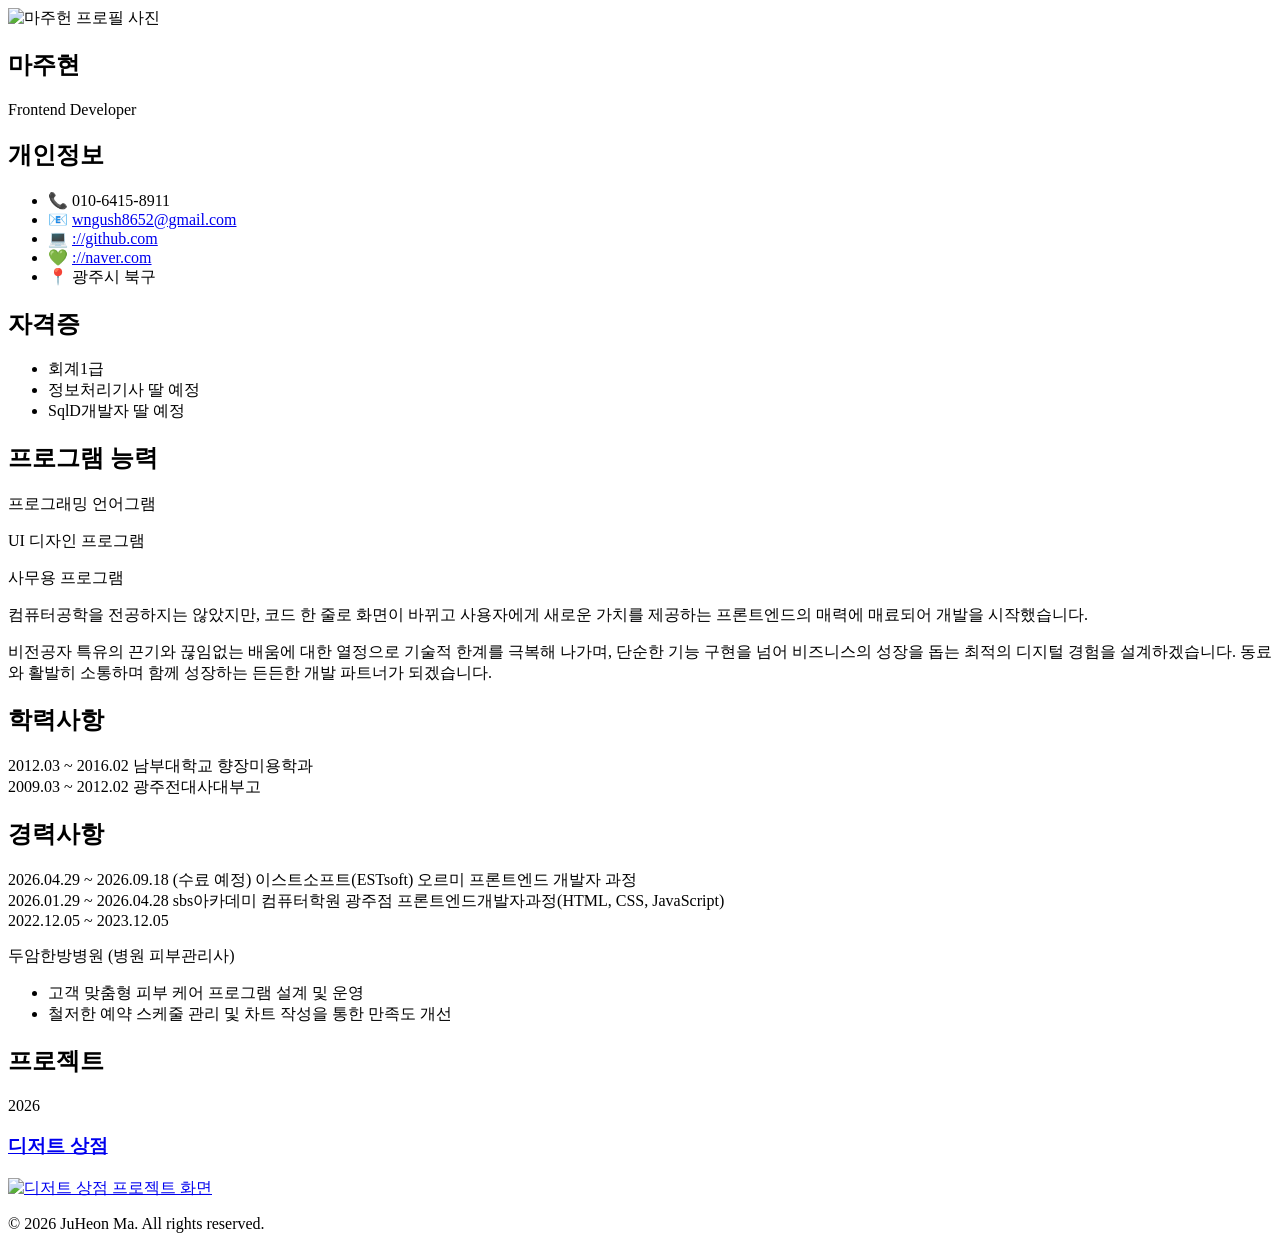
==== index.html @ 1eac7df3 "Update index.html" ====
<!DOCTYPE html>
<html lang="ko">
<head>
  <meta charset="UTF-8">
  <meta name="viewport" content="width=device-width, initial-scale=1.0">
  <title>마주현 | Frontend Developer</title>
  <link rel="stylesheet" href="./style.css">
</head>
<body>

  <!-- 전체 레이아웃 컨테이너 -->
  <div id="resume-container">

    <!-- ==========================================
         1. 좌측 영역 (Sidebar)
         ========================================== -->
    <aside class="sidebar">

         <!-- 프로필 영역 -->
    <section class="profile">
      <div class="profile-img-wrap">
        <img src="./images/profile.jpg" alt="마주헌 프로필 사진">
      </div>
      <h2>마주현</h2> 
      <p class="job-title">Frontend Developer</p>
    </section>


      <!-- 개인정보 섹션 -->
      <section class="sidebar-section">
        <h2>개인정보</h2>
        <ul>
          <li>📞 010-6415-8911</li>
          <li>📧 <a href="mailto:wngush8652@gmail.com">wngush8652@gmail.com</a></li>
          <li>💻 <a href="https://github.com" target="_blank" rel="noopener noreferrer">://github.com</a></li>
          <li>💚 <a href="https://naver.com" target="_blank" rel="noopener noreferrer">://naver.com</a></li>
          <li>📍 광주시 북구</li>
        </ul>
      </section>

      <!-- 자격증 섹션 -->
      <section class="sidebar-section">
        <h2>자격증</h2>
        <ul>
          <li>회계1급</li>
          <li>정보처리기사 딸 예정</li>
          <li>SqlD개발자 딸 예정</li>
        </ul>
      </section>

      <!-- 프로그램 능력 섹션 -->
      <section class="sidebar-section">
        <h2>프로그램 능력</h2>

        <div class="skill-item">
          <p class="skill-name">프로그래밍 언어그램</p>
          <div class="progress-bar-bg">
            <div class="progress-bar-fill lang"></div>
          </div>
        </div>

        <div class="skill-item">
          <p class="skill-name">UI 디자인 프로그램</p>
          <div class="progress-bar-bg">
            <div class="progress-bar-fill ui"></div>
          </div>
        </div>

        <div class="skill-item">
          <p class="skill-name">사무용 프로그램</p>
          <div class="progress-bar-bg">
            <div class="progress-bar-fill office"></div>
          </div>
        </div>
      </section>

    </aside>

    <!-- ==========================================
         2. 우측 메인 영역 (Main Content)
         ========================================== -->
    <main class="main-content">

      <!-- 자기소개 섹션 -->
      <section id="intro" class="resume-section">
        <p>컴퓨터공학을 전공하지는 않았지만, 코드 한 줄로 화면이 바뀌고 사용자에게 새로운 가치를 제공하는 프론트엔드의 매력에 매료되어 개발을 시작했습니다.</p>
        <p>비전공자 특유의 끈기와 끊임없는 배움에 대한 열정으로 기술적 한계를 극복해 나가며, 단순한 기능 구현을 넘어 비즈니스의 성장을 돕는 최적의 디지털 경험을 설계하겠습니다. 동료와 활발히 소통하며 함께 성장하는 든든한 개발 파트너가 되겠습니다.</p>
      </section>

      <!-- 학력사항 섹션 -->
      <section id="education" class="resume-section">
        <h2 class="section-title">학력사항</h2>
        
        <div class="info-row">
          <span class="date">2012.03 ~ 2016.02</span>
          <span class="details">남부대학교 향장미용학과</span>
        </div>

        <div class="info-row">
          <span class="date">2009.03 ~ 2012.02</span>
          <span class="details">광주전대사대부고</span>
        </div>
      </section>

      <!-- 경력사항 섹션 -->
      <section id="experience" class="resume-section">
        <h2 class="section-title">경력사항</h2>

        <div class="info-row">
          <span class="date">2026.04.29 ~ 2026.09.18 (수료 예정)</span>
          <span class="details">이스트소프트(ESTsoft) 오르미 프론트엔드 개발자 과정</span>
        </div>

        <div class="info-row">
          <span class="date">2026.01.29 ~ 2026.04.28</span>
          <span class="details">sbs아카데미 컴퓨터학원 광주점 프론트엔드개발자과정(HTML, CSS, JavaScript)</span>
        </div>

        <!-- 두암한방병원 상세 경력 묶음 -->
        <div class="info-row composite-row">
          <span class="date">2022.12.05 ~ 2023.12.05</span>
          <div class="details">
            <p class="company-name">두암한방병원 (병원 피부관리사)</p>
            <ul class="bullet-list">
              <li>고객 맞춤형 피부 케어 프로그램 설계 및 운영</li>
              <li>철저한 예약 스케줄 관리 및 차트 작성을 통한 만족도 개선</li>
            </ul>
          </div>
        </div>
      </section>

      <!-- 프로젝트 섹션 -->
      <section id="projects" class="resume-section">
        <h2 class="section-title">프로젝트</h2>
        
        <article class="info-row project-item">
          <span class="date">2026</span>
          <div class="details">
            <h3 class="project-name">
              <a href="./flex3.html" target="_blank">디저트 상점</a>
            </h3>
            <div class="project-thumb">
              <a href="./flex3.html" target="_blank">
                <img src="./images/dessert-shop.png" alt="디저트 상점 프로젝트 화면">
              </a>
            </div>
          </div>
        </article>
      </section>

    </main>

  </div>

  <!-- 푸터 영역 -->
  <footer>
    <p>© 2026 JuHeon Ma. All rights reserved.</p>
  </footer>

</body>
</html>
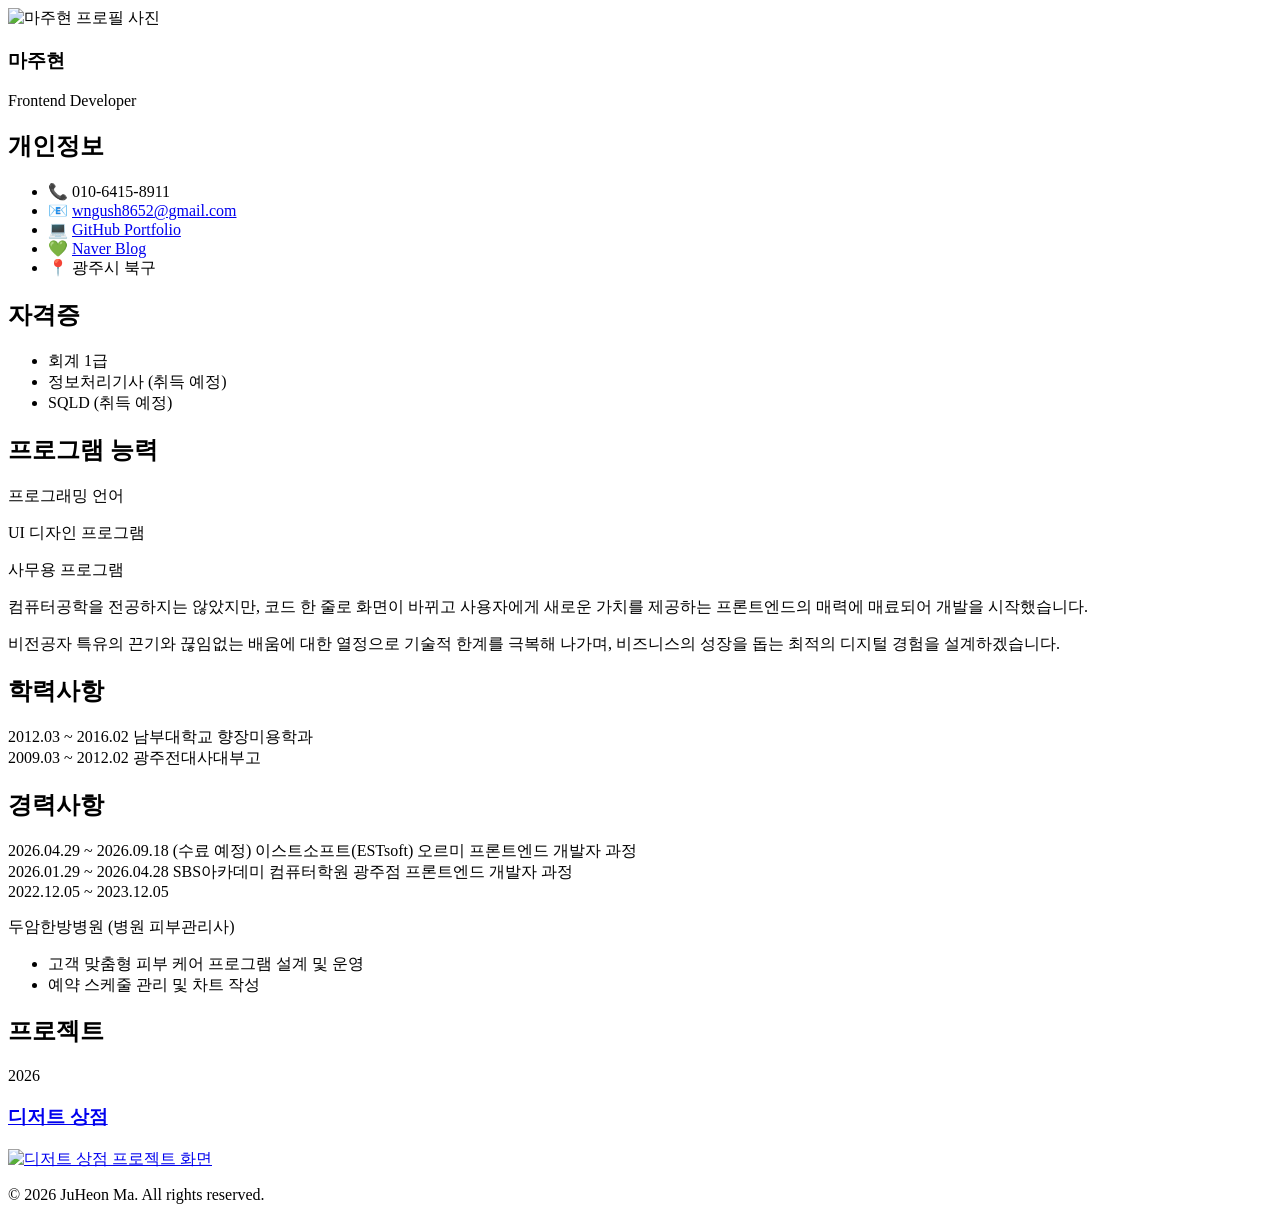
==== commit c68fc257: "Update index.html" ====
--- a/index.html
+++ b/index.html
@@ -6,156 +6,207 @@
   <title>마주현 | Frontend Developer</title>
   <link rel="stylesheet" href="./style.css">
 </head>
+
 <body>
 
-  <!-- 전체 레이아웃 컨테이너 -->
-  <div id="resume-container">
-
-    <!-- ==========================================
-         1. 좌측 영역 (Sidebar)
-         ========================================== -->
-    <aside class="sidebar">
-
-         <!-- 프로필 영역 -->
+<div id="resume-container">
+
+  <!-- 사이드바 -->
+  <aside class="sidebar">
+
+    <!-- 프로필 -->
     <section class="profile">
       <div class="profile-img-wrap">
-        <img src="./images/profile.jpg" alt="마주헌 프로필 사진">
-      </div>
-      <h2>마주현</h2> 
+        <img
+          src="https://wngush8652-crypto.github.io/resume2026/images/profile.jpg"
+          alt="마주현 프로필 사진">
+      </div>
+
+      <h1>마주현</h1>
       <p class="job-title">Frontend Developer</p>
     </section>
 
-
-      <!-- 개인정보 섹션 -->
-      <section class="sidebar-section">
-        <h2>개인정보</h2>
-        <ul>
-          <li>📞 010-6415-8911</li>
-          <li>📧 <a href="mailto:wngush8652@gmail.com">wngush8652@gmail.com</a></li>
-          <li>💻 <a href="https://github.com" target="_blank" rel="noopener noreferrer">://github.com</a></li>
-          <li>💚 <a href="https://naver.com" target="_blank" rel="noopener noreferrer">://naver.com</a></li>
-          <li>📍 광주시 북구</li>
-        </ul>
-      </section>
-
-      <!-- 자격증 섹션 -->
-      <section class="sidebar-section">
-        <h2>자격증</h2>
-        <ul>
-          <li>회계1급</li>
-          <li>정보처리기사 딸 예정</li>
-          <li>SqlD개발자 딸 예정</li>
-        </ul>
-      </section>
-
-      <!-- 프로그램 능력 섹션 -->
-      <section class="sidebar-section">
-        <h2>프로그램 능력</h2>
-
-        <div class="skill-item">
-          <p class="skill-name">프로그래밍 언어그램</p>
-          <div class="progress-bar-bg">
-            <div class="progress-bar-fill lang"></div>
+    <!-- 개인정보 -->
+    <section class="sidebar-section">
+      <h2>개인정보</h2>
+
+      <ul>
+        <li>📞 010-6415-8911</li>
+
+        <li>
+          📧
+          <a href="mailto:wngush8652@gmail.com">
+            wngush8652@gmail.com
+          </a>
+        </li>
+
+        <li>
+          💻
+          <a
+            href="https://github.com/wngush8652-crypto/resume2026"
+            target="_blank"
+            rel="noopener noreferrer">
+            GitHub Portfolio
+          </a>
+        </li>
+
+        <li>
+          💚
+          <a
+            href="https://blog.naver.com/wngush5669"
+            target="_blank"
+            rel="noopener noreferrer">
+            Naver Blog
+          </a>
+        </li>
+
+        <li>📍 광주시 북구</li>
+      </ul>
+    </section>
+
+    <!-- 자격증 -->
+    <section class="sidebar-section">
+      <h2>자격증</h2>
+
+      <ul>
+        <li>회계 1급</li>
+        <li>정보처리기사 (취득 예정)</li>
+        <li>SQLD (취득 예정)</li>
+      </ul>
+    </section>
+
+    <!-- 프로그램 능력 -->
+    <section class="sidebar-section">
+      <h2>프로그램 능력</h2>
+
+      <div class="skill-item">
+        <p class="skill-name">프로그래밍 언어</p>
+        <div class="progress-bar-bg">
+          <div class="progress-bar-fill lang"></div>
+        </div>
+      </div>
+
+      <div class="skill-item">
+        <p class="skill-name">UI 디자인 프로그램</p>
+        <div class="progress-bar-bg">
+          <div class="progress-bar-fill ui"></div>
+        </div>
+      </div>
+
+      <div class="skill-item">
+        <p class="skill-name">사무용 프로그램</p>
+        <div class="progress-bar-bg">
+          <div class="progress-bar-fill office"></div>
+        </div>
+      </div>
+    </section>
+
+  </aside>
+
+  <!-- 메인 콘텐츠 -->
+  <main class="main-content">
+
+    <!-- 자기소개 -->
+    <section id="intro" class="resume-section">
+      <p>
+        컴퓨터공학을 전공하지는 않았지만,
+        코드 한 줄로 화면이 바뀌고 사용자에게 새로운 가치를 제공하는
+        프론트엔드의 매력에 매료되어 개발을 시작했습니다.
+      </p>
+
+      <p>
+        비전공자 특유의 끈기와 끊임없는 배움에 대한 열정으로
+        기술적 한계를 극복해 나가며,
+        비즈니스의 성장을 돕는 최적의 디지털 경험을 설계하겠습니다.
+      </p>
+    </section>
+
+    <!-- 학력사항 -->
+    <section id="education" class="resume-section">
+      <h2 class="section-title">학력사항</h2>
+
+      <div class="info-row">
+        <span class="date">2012.03 ~ 2016.02</span>
+        <span class="details">남부대학교 향장미용학과</span>
+      </div>
+
+      <div class="info-row">
+        <span class="date">2009.03 ~ 2012.02</span>
+        <span class="details">광주전대사대부고</span>
+      </div>
+    </section>
+
+    <!-- 경력사항 -->
+    <section id="experience" class="resume-section">
+      <h2 class="section-title">경력사항</h2>
+
+      <div class="info-row">
+        <span class="date">2026.04.29 ~ 2026.09.18 (수료 예정)</span>
+        <span class="details">
+          이스트소프트(ESTsoft) 오르미 프론트엔드 개발자 과정
+        </span>
+      </div>
+
+      <div class="info-row">
+        <span class="date">2026.01.29 ~ 2026.04.28</span>
+        <span class="details">
+          SBS아카데미 컴퓨터학원 광주점 프론트엔드 개발자 과정
+        </span>
+      </div>
+
+      <div class="info-row composite-row">
+        <span class="date">2022.12.05 ~ 2023.12.05</span>
+
+        <div class="details">
+          <p class="company-name">
+            두암한방병원 (병원 피부관리사)
+          </p>
+
+          <ul class="bullet-list">
+            <li>고객 맞춤형 피부 케어 프로그램 설계 및 운영</li>
+            <li>예약 스케줄 관리 및 차트 작성</li>
+          </ul>
+        </div>
+      </div>
+    </section>
+
+    <!-- 프로젝트 -->
+    <section id="projects" class="resume-section">
+      <h2 class="section-title">프로젝트</h2>
+
+      <article class="info-row project-item">
+        <span class="date">2026</span>
+
+        <div class="details">
+          <h3 class="project-name">
+            <a
+              href="https://wngush8652-crypto.github.io/resume2026/flex3.html"
+              target="_blank">
+              디저트 상점
+            </a>
+          </h3>
+
+          <div class="project-thumb">
+            <a
+              href="https://wngush8652-crypto.github.io/resume2026/flex3.html"
+              target="_blank">
+
+              <img
+                src="https://wngush8652-crypto.github.io/resume2026/images/dessert-shop.png"
+                alt="디저트 상점 프로젝트 화면">
+            </a>
           </div>
         </div>
-
-        <div class="skill-item">
-          <p class="skill-name">UI 디자인 프로그램</p>
-          <div class="progress-bar-bg">
-            <div class="progress-bar-fill ui"></div>
-          </div>
-        </div>
-
-        <div class="skill-item">
-          <p class="skill-name">사무용 프로그램</p>
-          <div class="progress-bar-bg">
-            <div class="progress-bar-fill office"></div>
-          </div>
-        </div>
-      </section>
-
-    </aside>
-
-    <!-- ==========================================
-         2. 우측 메인 영역 (Main Content)
-         ========================================== -->
-    <main class="main-content">
-
-      <!-- 자기소개 섹션 -->
-      <section id="intro" class="resume-section">
-        <p>컴퓨터공학을 전공하지는 않았지만, 코드 한 줄로 화면이 바뀌고 사용자에게 새로운 가치를 제공하는 프론트엔드의 매력에 매료되어 개발을 시작했습니다.</p>
-        <p>비전공자 특유의 끈기와 끊임없는 배움에 대한 열정으로 기술적 한계를 극복해 나가며, 단순한 기능 구현을 넘어 비즈니스의 성장을 돕는 최적의 디지털 경험을 설계하겠습니다. 동료와 활발히 소통하며 함께 성장하는 든든한 개발 파트너가 되겠습니다.</p>
-      </section>
-
-      <!-- 학력사항 섹션 -->
-      <section id="education" class="resume-section">
-        <h2 class="section-title">학력사항</h2>
-        
-        <div class="info-row">
-          <span class="date">2012.03 ~ 2016.02</span>
-          <span class="details">남부대학교 향장미용학과</span>
-        </div>
-
-        <div class="info-row">
-          <span class="date">2009.03 ~ 2012.02</span>
-          <span class="details">광주전대사대부고</span>
-        </div>
-      </section>
-
-      <!-- 경력사항 섹션 -->
-      <section id="experience" class="resume-section">
-        <h2 class="section-title">경력사항</h2>
-
-        <div class="info-row">
-          <span class="date">2026.04.29 ~ 2026.09.18 (수료 예정)</span>
-          <span class="details">이스트소프트(ESTsoft) 오르미 프론트엔드 개발자 과정</span>
-        </div>
-
-        <div class="info-row">
-          <span class="date">2026.01.29 ~ 2026.04.28</span>
-          <span class="details">sbs아카데미 컴퓨터학원 광주점 프론트엔드개발자과정(HTML, CSS, JavaScript)</span>
-        </div>
-
-        <!-- 두암한방병원 상세 경력 묶음 -->
-        <div class="info-row composite-row">
-          <span class="date">2022.12.05 ~ 2023.12.05</span>
-          <div class="details">
-            <p class="company-name">두암한방병원 (병원 피부관리사)</p>
-            <ul class="bullet-list">
-              <li>고객 맞춤형 피부 케어 프로그램 설계 및 운영</li>
-              <li>철저한 예약 스케줄 관리 및 차트 작성을 통한 만족도 개선</li>
-            </ul>
-          </div>
-        </div>
-      </section>
-
-      <!-- 프로젝트 섹션 -->
-      <section id="projects" class="resume-section">
-        <h2 class="section-title">프로젝트</h2>
-        
-        <article class="info-row project-item">
-          <span class="date">2026</span>
-          <div class="details">
-            <h3 class="project-name">
-              <a href="./flex3.html" target="_blank">디저트 상점</a>
-            </h3>
-            <div class="project-thumb">
-              <a href="./flex3.html" target="_blank">
-                <img src="./images/dessert-shop.png" alt="디저트 상점 프로젝트 화면">
-              </a>
-            </div>
-          </div>
-        </article>
-      </section>
-
-    </main>
-
-  </div>
-
-  <!-- 푸터 영역 -->
-  <footer>
-    <p>© 2026 JuHeon Ma. All rights reserved.</p>
-  </footer>
+      </article>
+    </section>
+
+  </main>
+
+</div>
+
+<footer>
+  <p>© 2026 JuHeon Ma. All rights reserved.</p>
+</footer>
 
 </body>
 </html>
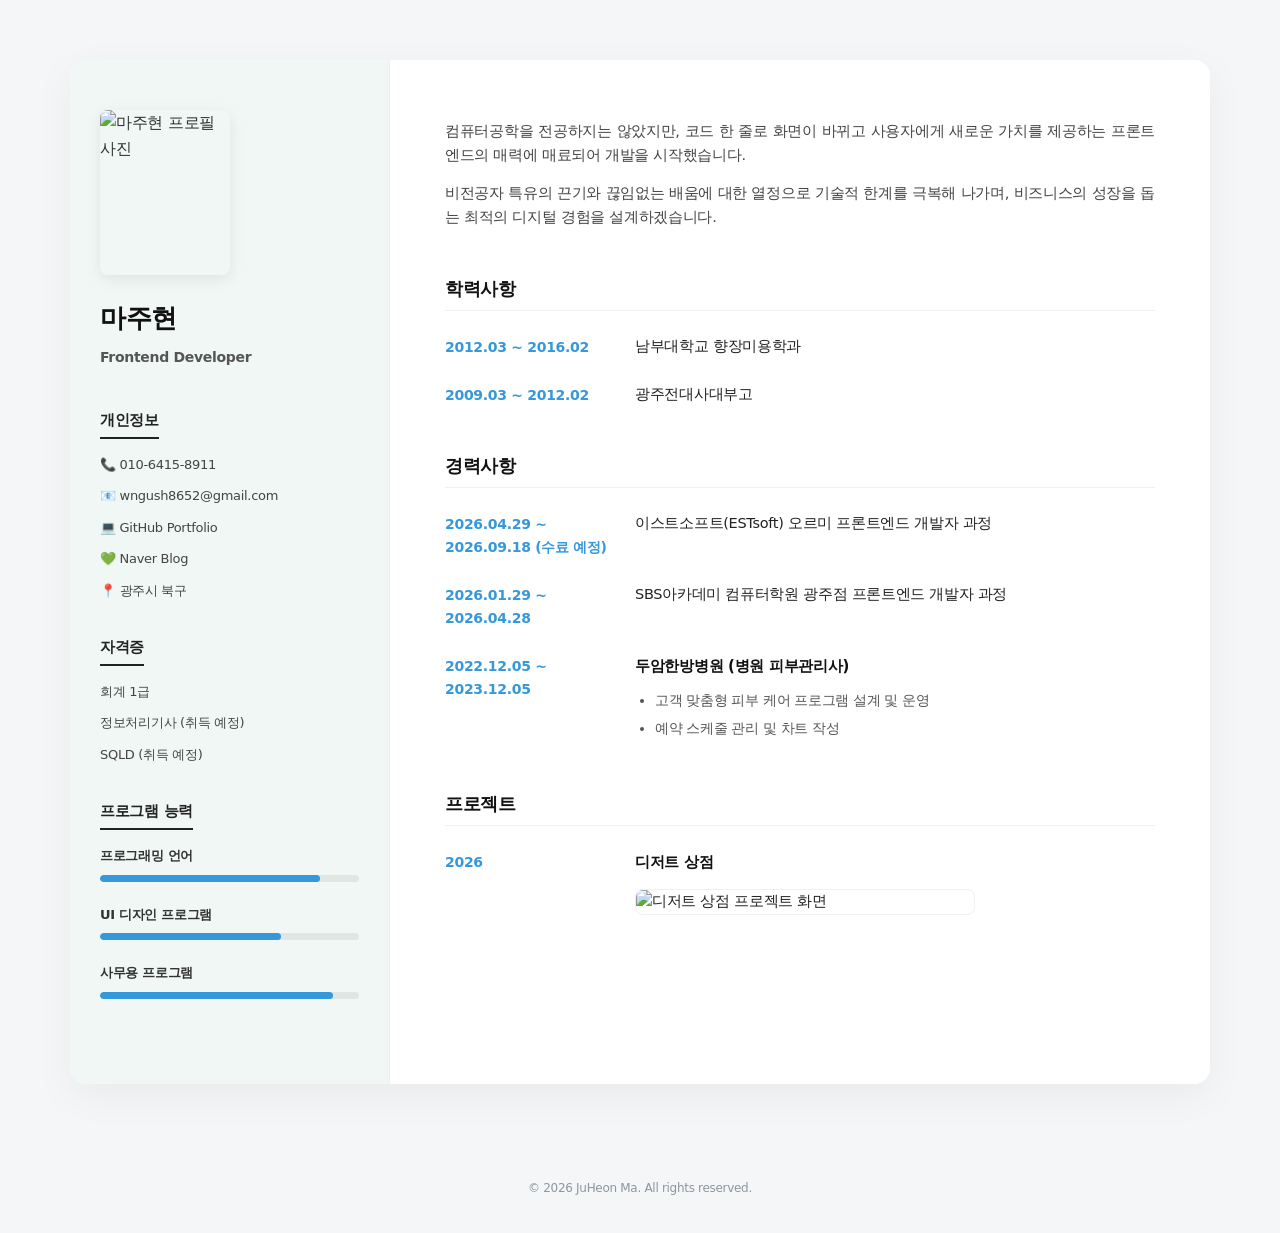
==== commit 92a4016f: "Update index.html" ====
--- a/index.html
+++ b/index.html
@@ -18,7 +18,7 @@
     <section class="profile">
       <div class="profile-img-wrap">
         <img
-          src="https://wngush8652-crypto.github.io/resume2026/images/profile.jpg"
+          src=<img src="./profile.jpg" alt="마주현 프로필 사진">
           alt="마주현 프로필 사진">
       </div>
 
--- a/style.css
+++ b/style.css
@@ -0,0 +1,287 @@
+/* ==========================================================================
+   1. 초기화 및 가독성 높은 웹 폰트 로드 (Reset & Font Base)
+   ========================================================================== */
+@import url("https://jsdelivr.net");
+
+* {
+  margin: 0;
+  padding: 0;
+  box-sizing: border-box;
+}
+
+body {
+  /* 가독성이 검증된 IT 업계 표준 프리텐다드 폰트 적용 */
+  font-family:
+    "Pretendard",
+    -apple-system,
+    BlinkMacSystemFont,
+    system-ui,
+    sans-serif;
+  background-color: #f5f6f8;
+  color: #333333;
+  line-height: 1.65; /* 글줄 안겹치게 행간 자석처럼 확보 */
+  letter-spacing: -0.3px; /* 글자 자간을 조여 눈의 피로 최소화 */
+}
+
+a {
+  color: inherit;
+  text-decoration: none;
+}
+
+ul {
+  list-style: none;
+}
+
+img {
+  display: block;
+  max-width: 100%;
+}
+
+/* ==========================================================================
+   2. 레이아웃 컨테이너 (Flexbox 2단 좌우 여백 균형)
+   ========================================================================== */
+#resume-container {
+  display: flex;
+  max-width: 1140px; /* 화면 해상도에 맞춰 기분 좋게 늘림 */
+  margin: 60px auto; /* 상하 60px 여백으로 브라우저 정중앙에 배치 */
+  background-color: #ffffff;
+  box-shadow: 0 12px 40px rgba(0, 0, 0, 0.05); /* 은은하고 고급진 입체 그림자 */
+  border-radius: 16px;
+  overflow: hidden;
+}
+
+/* 좌측 연그린 사이드바 파트 */
+.sidebar {
+  width: 320px; /* 내부 요소가 편안하게 배치되는 고정폭 */
+  background-color: #f0f7f4; /* 화면에 나온 부드러운 그린 소프트 톤 구현 */
+  padding: 50px 30px; /* 내부 숨통이 트이도록 숨은 패딩 확보 */
+  border-right: 1px solid rgba(0, 0, 0, 0.03);
+}
+
+/* 우측 본문 화이트 파트 */
+.main-content {
+  flex: 1;
+  padding: 60px 55px; /* 양옆 상하 여백을 크게 벌려 가독성 극대화 */
+  background-color: #ffffff;
+}
+
+/* ==========================================================================
+   3. 좌측 사이드바 세부 밸런스 (프로필/개인정보/자격증)
+   ========================================================================== */
+.profile {
+  text-align: left;
+  margin-bottom: 40px;
+}
+
+.profile .profile-img-wrap {
+  width: 130px;
+  height: 165px;
+  overflow: hidden;
+  border-radius: 8px;
+  margin-bottom: 22px;
+  box-shadow: 0 4px 15px rgba(0, 0, 0, 0.08);
+}
+
+.profile .profile-img-wrap img {
+  width: 100%;
+  height: 100%;
+  object-fit: cover;
+}
+
+.profile h1 {
+  font-size: 26px;
+  font-weight: 700;
+  color: #111111;
+  margin-bottom: 6px;
+}
+
+.profile .job-title {
+  font-size: 14px;
+  color: #555555;
+  font-weight: 600;
+}
+
+/* 대메뉴 타이틀 하단 여백 규격화 */
+.sidebar-section {
+  margin-bottom: 35px;
+}
+
+.sidebar-section h2 {
+  font-size: 14.5px;
+  font-weight: 700;
+  color: #222222;
+  margin-bottom: 15px;
+  padding-bottom: 4px;
+  border-bottom: 2px solid #222222;
+  width: max-content;
+}
+
+.sidebar-section ul li {
+  font-size: 13px;
+  margin-bottom: 10px; /* 개인정보 간의 쾌적한 폰트 여백 배정 */
+  color: #444444;
+  word-break: break-all;
+}
+
+/* 🛠️ 프로그램 능력 (허공에 뜨던 게이지 바 결합 완료) */
+.skill-item {
+  margin-bottom: 22px;
+  width: 100%;
+}
+
+.skill-name {
+  font-size: 13px;
+  font-weight: 600;
+  color: #333333;
+  margin-bottom: 8px; /* 글씨와 그래프 트랙 간의 미세 이격 조율 */
+}
+
+.progress-bar-bg {
+  width: 100%;
+  height: 7px; /* 둔탁하지 않고 정교해 보이는 두께 프로필 */
+  background-color: rgba(0, 0, 0, 0.07);
+  border-radius: 4px;
+  position: relative;
+  overflow: hidden;
+}
+
+.progress-bar-fill {
+  height: 100%;
+  background-color: #3498db; /* 시원하고 전문적인 인상의 포인트 스카이블루 */
+  border-radius: 4px;
+  width: 0;
+}
+
+/* 💡 작성된 서브 클래스명과 매칭되어 퍼센트 수치만큼 파란 선이 차오릅니다 */
+.progress-bar-fill.lang {
+  width: 85%;
+}
+.progress-bar-fill.ui {
+  width: 70%;
+}
+.progress-bar-fill.office {
+  width: 90%;
+}
+
+/* ==========================================================================
+   4. 우측 메인 본문 세부 간격 및 정렬 규칙
+   ========================================================================== */
+.resume-section {
+  margin-bottom: 45px; /* 정보 대단락 간의 확실한 구분을 위한 세로축 여백 */
+}
+
+.section-title {
+  font-size: 17.5px;
+  font-weight: 700;
+  color: #111111;
+  margin-bottom: 24px;
+  padding-bottom: 6px;
+  border-bottom: 1px solid #eef0f2;
+}
+
+/* 인트로 에세이 스타일 */
+#intro p {
+  font-size: 14.5px;
+  color: #444444;
+  margin-bottom: 14px;
+  text-align: justify;
+}
+
+/* 💡 중요: 날짜 행과 텍스트 내용을 한 줄로 예쁘게 연동시키는 분할 기법 */
+.info-row {
+  display: flex;
+  margin-bottom: 24px;
+  align-items: flex-start;
+}
+
+/* 왼쪽 날짜 영역 가로폭 고정으로 오와 열 정렬 */
+.info-row .date {
+  width: 190px;
+  flex-shrink: 0;
+  font-size: 14px;
+  color: #3498db; /* 날짜 주목성을 위한 선명한 포인트 블루 적용 */
+  font-weight: 600;
+  padding-top: 1px;
+}
+
+/* 우측 세부 텍스트 서식 지정 */
+.info-row .details {
+  flex: 1;
+  font-size: 14.5px;
+  color: #222222;
+  font-weight: 500;
+}
+
+.company-name,
+.project-name {
+  font-size: 15px;
+  font-weight: 700;
+  color: #111111;
+  margin-bottom: 8px;
+}
+
+/* 경력 하단 상세 업무 목록 리스트 간격 정돈 */
+.bullet-list {
+  list-style: disc;
+  margin-left: 20px;
+  margin-top: 10px;
+}
+
+.bullet-list li {
+  font-size: 13.5px;
+  color: #555555;
+  margin-bottom: 6px; /* 줄글 항목 간 줄간격 최적화 */
+}
+
+/* 프로젝트 썸네일 컴포넌트 */
+.project-thumb {
+  margin-top: 14px;
+  max-width: 340px;
+  border-radius: 8px;
+  overflow: hidden;
+  border: 1px solid #eef0f2;
+}
+
+.project-thumb img {
+  width: 100%;
+  display: block;
+  transition: transform 0.25s ease;
+}
+
+.project-thumb img:hover {
+  transform: scale(1.03); /* 마우스를 올렸을 때 살짝 부풀어 오르는 효과 */
+}
+
+/* ==========================================================================
+   5. 하단 푸터 (Footer)
+   ========================================================================== */
+footer {
+  text-align: center;
+  padding: 35px 0;
+  font-size: 12px;
+  color: #8c96a0;
+  background-color: #f5f6f8;
+}
+
+/* ==========================================================================
+   6. 태블릿 & 스마트폰 미디어 쿼리 (반응형 1단 변환)
+   ========================================================================== */
+@media (max-width: 768px) {
+  #resume-container {
+    flex-direction: column;
+    margin: 0;
+    border-radius: 0;
+  }
+  .sidebar,
+  .main-content {
+    width: 100%;
+    padding: 35px 22px;
+  }
+  .info-row {
+    flex-direction: column;
+    gap: 6px;
+  }
+  .info-row .date {
+    width: 100%;
+  }
+}
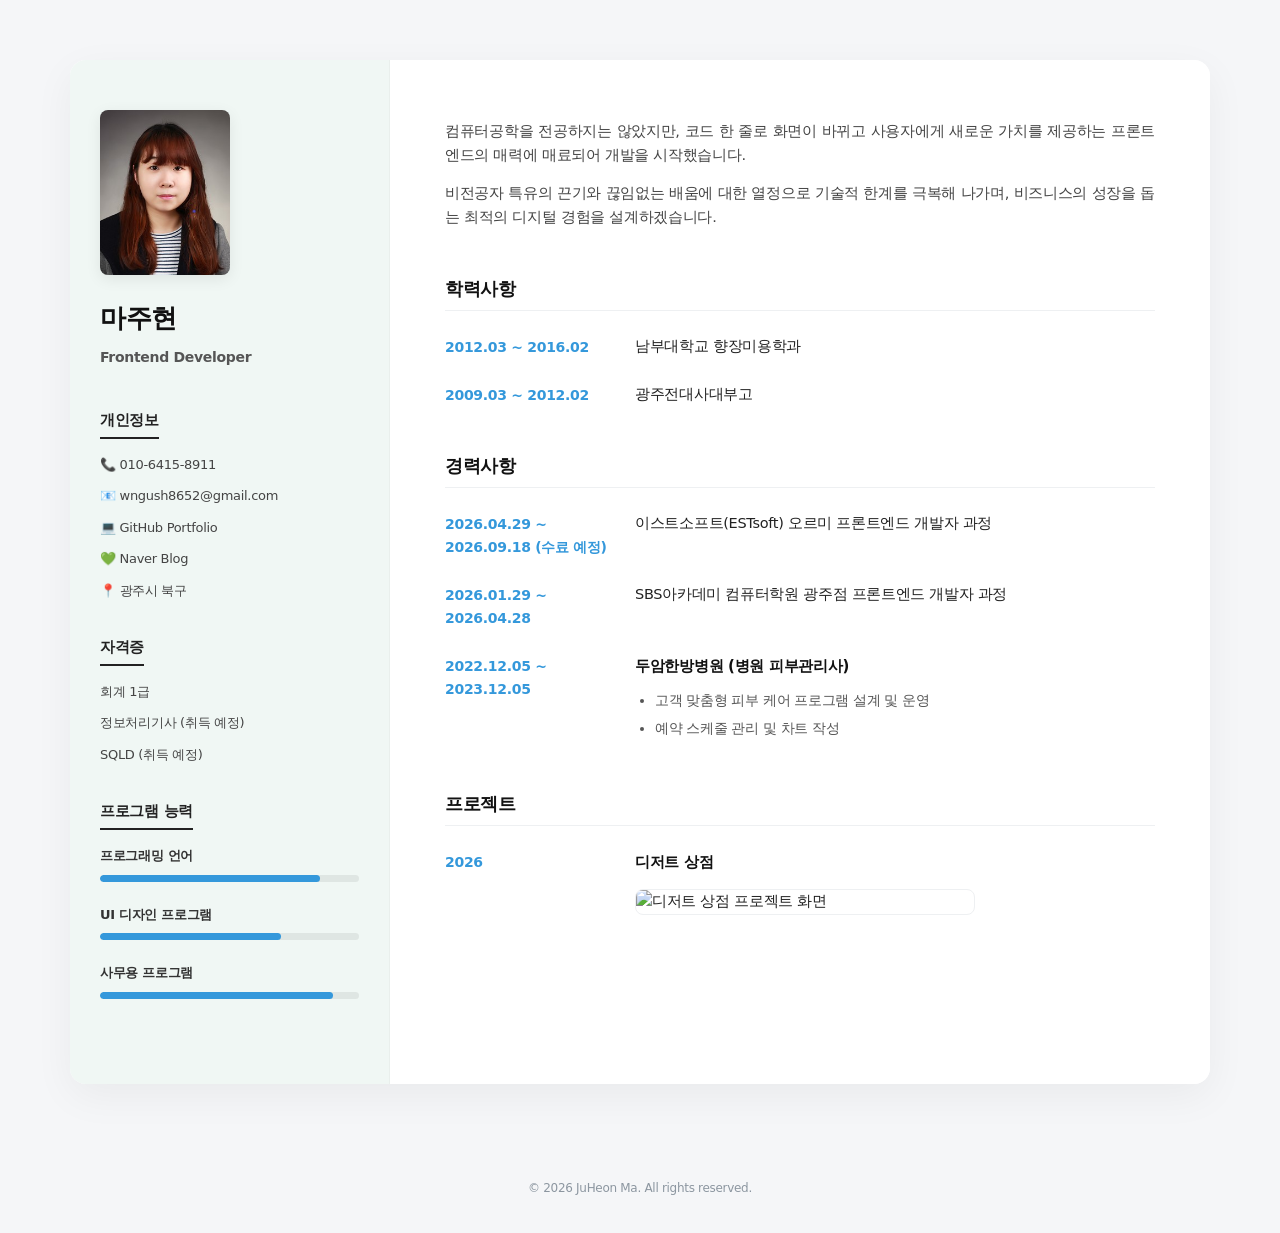
==== commit db6effd0: "Update index.html" ====
--- a/index.html
+++ b/index.html
@@ -17,10 +17,9 @@
     <!-- 프로필 -->
     <section class="profile">
       <div class="profile-img-wrap">
-        <img
-          src=<img src="./profile.jpg" alt="마주현 프로필 사진">
-          alt="마주현 프로필 사진">
-      </div>
+       <img src="./profile.jpg" alt="마주현 프로필 사진">
+
+        </div>
 
       <h1>마주현</h1>
       <p class="job-title">Frontend Developer</p>
@@ -190,11 +189,10 @@
             <a
               href="https://wngush8652-crypto.github.io/resume2026/flex3.html"
               target="_blank">
-
-              <img
-                src="https://wngush8652-crypto.github.io/resume2026/images/dessert-shop.png"
-                alt="디저트 상점 프로젝트 화면">
-            </a>
+           
+              <img src="./dessert.jpg" alt="디저트 상점 프로젝트 화면">
+
+               </a>
           </div>
         </div>
       </article>
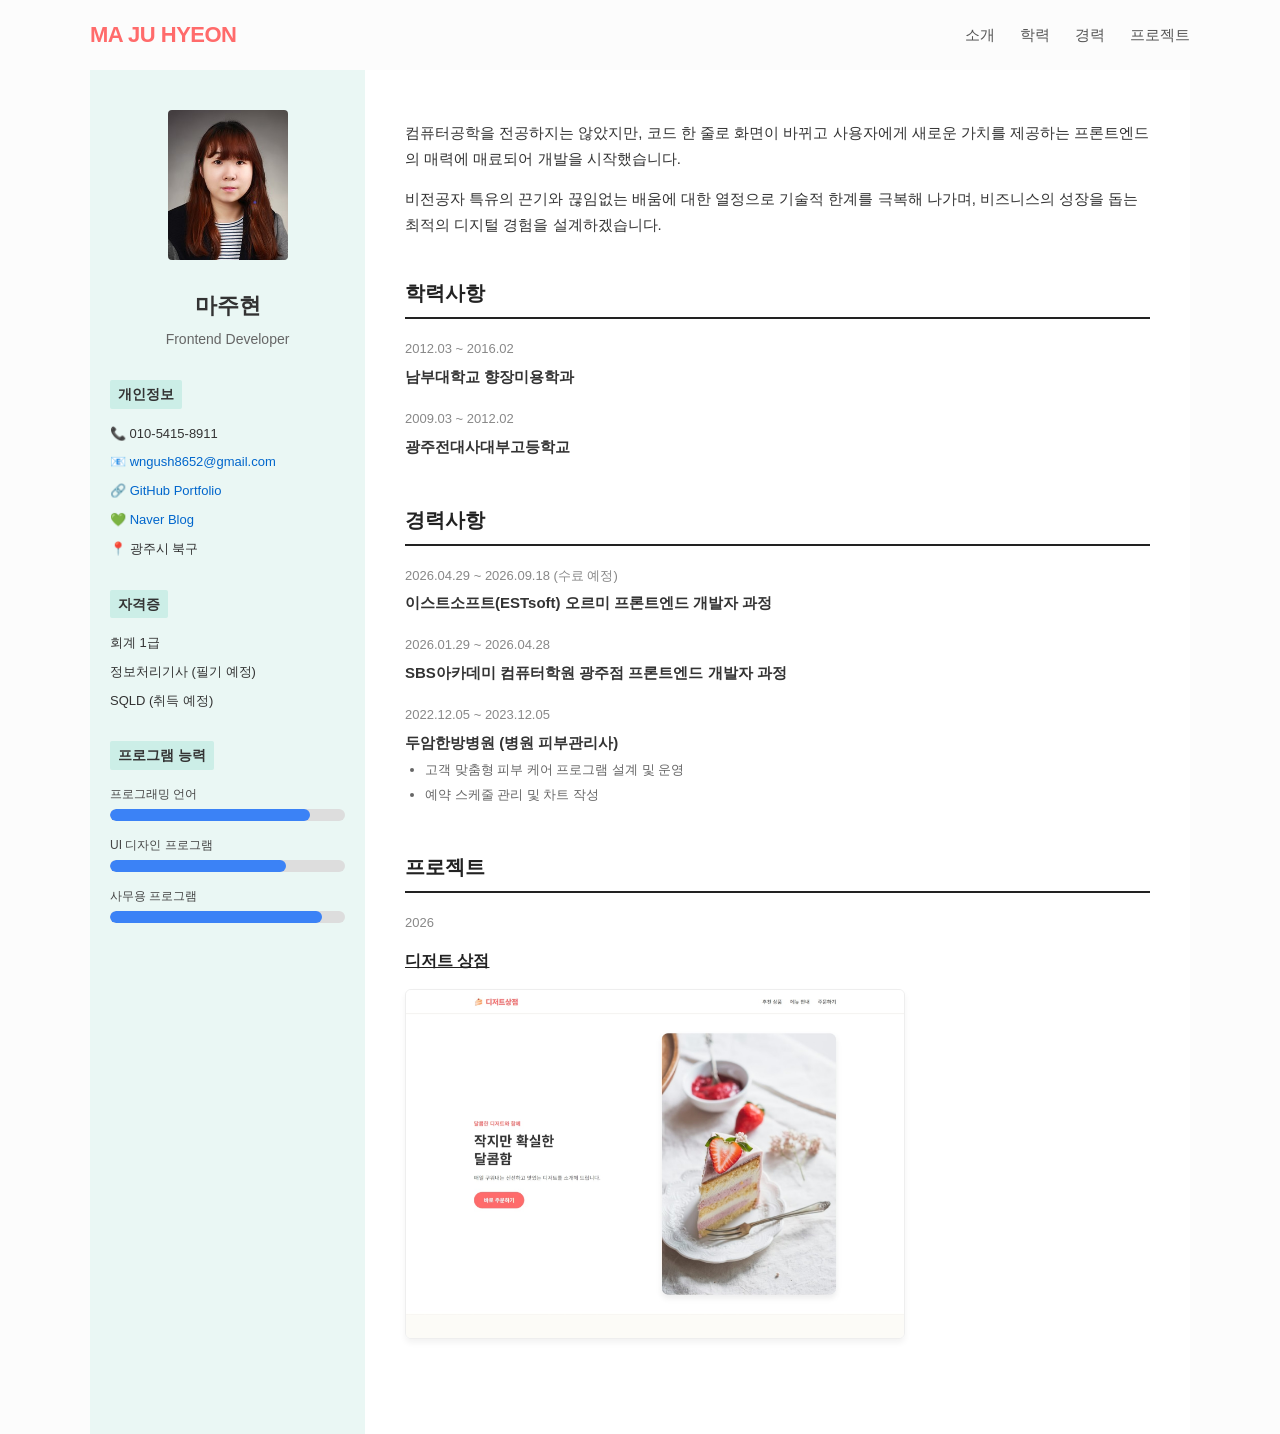
==== commit 55163077: "Update index.html" ====
--- a/index.html
+++ b/index.html
@@ -1,210 +1,425 @@
-<!DOCTYPE html>
+<!doctype html>
 <html lang="ko">
-<head>
-  <meta charset="UTF-8">
-  <meta name="viewport" content="width=device-width, initial-scale=1.0">
-  <title>마주현 | Frontend Developer</title>
-  <link rel="stylesheet" href="./style.css">
-</head>
-
-<body>
-
-<div id="resume-container">
-
-  <!-- 사이드바 -->
-  <aside class="sidebar">
-
-    <!-- 프로필 -->
-    <section class="profile">
-      <div class="profile-img-wrap">
-       <img src="./profile.jpg" alt="마주현 프로필 사진">
-
-        </div>
-
-      <h1>마주현</h1>
-      <p class="job-title">Frontend Developer</p>
-    </section>
-
-    <!-- 개인정보 -->
-    <section class="sidebar-section">
-      <h2>개인정보</h2>
-
-      <ul>
-        <li>📞 010-6415-8911</li>
-
-        <li>
-          📧
-          <a href="mailto:wngush8652@gmail.com">
-            wngush8652@gmail.com
-          </a>
-        </li>
-
-        <li>
-          💻
-          <a
-            href="https://github.com/wngush8652-crypto/resume2026"
-            target="_blank"
-            rel="noopener noreferrer">
-            GitHub Portfolio
-          </a>
-        </li>
-
-        <li>
-          💚
-          <a
-            href="https://blog.naver.com/wngush5669"
-            target="_blank"
-            rel="noopener noreferrer">
-            Naver Blog
-          </a>
-        </li>
-
-        <li>📍 광주시 북구</li>
-      </ul>
-    </section>
-
-    <!-- 자격증 -->
-    <section class="sidebar-section">
-      <h2>자격증</h2>
-
-      <ul>
-        <li>회계 1급</li>
-        <li>정보처리기사 (취득 예정)</li>
-        <li>SQLD (취득 예정)</li>
-      </ul>
-    </section>
-
-    <!-- 프로그램 능력 -->
-    <section class="sidebar-section">
-      <h2>프로그램 능력</h2>
-
-      <div class="skill-item">
-        <p class="skill-name">프로그래밍 언어</p>
-        <div class="progress-bar-bg">
-          <div class="progress-bar-fill lang"></div>
-        </div>
+  <head>
+    <meta charset="UTF-8" />
+    <meta name="viewport" content="width=device-width, initial-scale=1.0" />
+    <title>마주현 | Frontend Developer Resume</title>
+    <style>
+      /* 기본 초기화 */
+      * {
+        margin: 0;
+        padding: 0;
+        box-sizing: border-box;
+        font-family: "Noto Sans KR", sans-serif;
+      }
+      body {
+        background-color: #fcfcfc;
+        color: #333;
+        line-height: 1.6;
+      }
+      a {
+        text-decoration: none;
+      }
+      *
+        ==========================================
+        [NEW]
+        상단
+        네비게이션
+        헤더
+        영역
+        (Flexbox)
+        ==========================================
+        */
+        .top-navbar {
+        background-color: #fff;
+        border-bottom: 1px solid #f0e6df;
+        position: sticky; /* 스크롤 시 상단 고정 */
+        top: 0;
+        z-index: 1000;
+        padding: 0 20px;
+      }
+      .nav-container {
+        display: flex;
+        max-width: 1100px;
+        height: 70px; /* 네비게이션 높이 */
+        margin: 0 auto;
+        align-items: center; /* 세로 중앙 정렬 */
+        justify-content: space-between; /* 좌우 끝 정렬 */
+      }
+      .logo a {
+        font-size: 22px;
+        font-weight: 900;
+        color: #ff6b6b;
+        letter-spacing: -0.5px;
+      }
+      .nav-menu {
+        display: flex;
+        list-style: none;
+        gap: 25px; /* 메뉴 간격 */
+      }
+      .nav-menu a {
+        color: #555;
+        font-size: 15px;
+        font-weight: 500;
+        transition: color 0.2s;
+      }
+      .nav-menu a:hover {
+        color: #ff6b6b; /* 마우스 올렸을 때 하이라이트 효과 */
+      }
+
+      /* ==========================================
+       기존 이력서 2단 본문 레이아웃 구조
+       ========================================== */
+      .main-container {
+        display: flex;
+        max-width: 1100px;
+        margin: 0 auto;
+        background-color: #fff;
+      }
+
+      /* 왼쪽 사이드바 (프로필 정보) */
+      .sidebar {
+        width: 25%;
+        background-color: #eaf7f4; /* 부드러운 민트/하늘색 톤 배경 */
+        padding: 40px 20px;
+        text-align: center;
+      }
+      .profile-img {
+        width: 120px;
+        height: 150px;
+        object-fit: cover;
+        margin-bottom: 20px;
+        border-radius: 4px;
+      }
+      .profile-name {
+        font-size: 22px;
+        font-weight: bold;
+        margin-bottom: 5px;
+      }
+      .profile-job {
+        font-size: 14px;
+        color: #666;
+        margin-bottom: 30px;
+      }
+      .info-section {
+        text-align: left;
+        margin-bottom: 30px;
+      }
+      .info-title {
+        font-size: 14px;
+        font-weight: bold;
+        background-color: #cceee7;
+        padding: 3px 8px;
+        display: inline-block;
+        margin-bottom: 15px;
+        border-radius: 2px;
+      }
+      .info-list {
+        list-style: none;
+        font-size: 13px;
+        margin-bottom: 20px;
+      }
+      .info-list li {
+        margin-bottom: 8px;
+        word-break: break-all;
+      }
+      .info-list a {
+        color: #0066cc;
+      }
+
+      /* 역량 게이지 바 */
+      .skill-bar-container {
+        margin-bottom: 15px;
+      }
+      .skill-name {
+        font-size: 12px;
+        text-align: left;
+        margin-bottom: 5px;
+        color: #444;
+      }
+      .progress-bar {
+        width: 100%;
+        height: 12px;
+        background-color: #ddd;
+        border-radius: 6px;
+        overflow: hidden;
+      }
+      .progress-fill {
+        height: 100%;
+        background-color: #3b82f6; /* 파란색 게이지 */
+        border-radius: 6px;
+      }
+
+      /* 오른쪽 상세 컨텐츠 영역 */
+      .content-area {
+        width: 75%;
+        padding: 50px 40px;
+      }
+      .intro-text {
+        font-size: 15px;
+        line-height: 1.7;
+        margin-bottom: 40px;
+        color: #333;
+      }
+      .intro-text p {
+        margin-bottom: 15px;
+      }
+
+      /* 섹션 공통 */
+      .resume-section {
+        margin-bottom: 45px;
+      }
+      .section-title {
+        font-size: 20px;
+        font-weight: bold;
+        color: #222;
+        border-bottom: 2px solid #222;
+        padding-bottom: 8px;
+        margin-bottom: 20px;
+      }
+      .timeline-item {
+        margin-bottom: 20px;
+      }
+      .timeline-date {
+        font-size: 13px;
+        color: #888;
+        margin-bottom: 5px;
+      }
+      .timeline-content h4 {
+        font-size: 15px;
+        font-weight: bold;
+        color: #333;
+        margin-bottom: 5px;
+      }
+      .timeline-content p {
+        font-size: 14px;
+        color: #555;
+      }
+      .bullet-list {
+        padding-left: 20px;
+        margin-top: 5px;
+        font-size: 13px;
+        color: #666;
+      }
+      .bullet-list li {
+        margin-bottom: 4px;
+      }
+
+      /* 프로젝트 이미지 박스 처리 */
+      .project-card {
+        margin-top: 15px;
+      }
+      .project-card h4 a {
+        color: #222;
+        text-decoration: underline;
+      }
+      .project-card h4 a:hover {
+        color: #ff6b6b;
+      }
+      .project-img-box {
+        margin-top: 15px;
+        max-width: 500px;
+        height: 350px;
+        border: 1px solid #eee;
+        border-radius: 6px;
+        overflow-y: auto; /* 너무 긴 이미지를 스크롤 박스 형태로 깔끔하게 가둠 */
+        box-shadow: 0 4px 6px rgba(0, 0, 0, 0.05);
+      }
+      .project-img-box img {
+        width: 100%;
+        display: block;
+      }
+
+      /* ==========================================
+       📱 모바일 반응형 브레이크포인트 (767px 이하)
+       ========================================== */
+      @media (max-width: 767px) {
+        .nav-container {
+          height: auto;
+          flex-direction: column;
+          padding: 12px 0;
+          gap: 10px;
+        }
+        .nav-menu {
+          gap: 15px;
+        }
+        .nav-menu a {
+          font-size: 14px;
+        }
+        .main-container {
+          flex-direction: column;
+        }
+        .sidebar {
+          width: 100%;
+        }
+        .content-area {
+          width: 100%;
+          padding: 30px 20px;
+        }
+        .project-img-box {
+          max-width: 100%;
+          height: 250px;
+        }
+      }
+    </style>
+  </head>
+  <body>
+    <!-- 1. [NEW] 상단 네비게이션 헤더 영역 -->
+    <header class="top-navbar">
+      <div class="nav-container">
+        <div class="logo">
+          <a href="#">MA JU HYEON</a>
+        </div>
+        <ul class="nav-menu">
+          <li><a href="#about">소개</a></li>
+          <li><a href="#education">학력</a></li>
+          <li><a href="#experience">경력</a></li>
+          <li><a href="#projects">프로젝트</a></li>
+        </ul>
       </div>
-
-      <div class="skill-item">
-        <p class="skill-name">UI 디자인 프로그램</p>
-        <div class="progress-bar-bg">
-          <div class="progress-bar-fill ui"></div>
-        </div>
-      </div>
-
-      <div class="skill-item">
-        <p class="skill-name">사무용 프로그램</p>
-        <div class="progress-bar-bg">
-          <div class="progress-bar-fill office"></div>
-        </div>
-      </div>
-    </section>
-
-  </aside>
-
-  <!-- 메인 콘텐츠 -->
-  <main class="main-content">
-
-    <!-- 자기소개 -->
-    <section id="intro" class="resume-section">
-      <p>
-        컴퓨터공학을 전공하지는 않았지만,
-        코드 한 줄로 화면이 바뀌고 사용자에게 새로운 가치를 제공하는
-        프론트엔드의 매력에 매료되어 개발을 시작했습니다.
-      </p>
-
-      <p>
-        비전공자 특유의 끈기와 끊임없는 배움에 대한 열정으로
-        기술적 한계를 극복해 나가며,
-        비즈니스의 성장을 돕는 최적의 디지털 경험을 설계하겠습니다.
-      </p>
-    </section>
-
-    <!-- 학력사항 -->
-    <section id="education" class="resume-section">
-      <h2 class="section-title">학력사항</h2>
-
-      <div class="info-row">
-        <span class="date">2012.03 ~ 2016.02</span>
-        <span class="details">남부대학교 향장미용학과</span>
-      </div>
-
-      <div class="info-row">
-        <span class="date">2009.03 ~ 2012.02</span>
-        <span class="details">광주전대사대부고</span>
-      </div>
-    </section>
-
-    <!-- 경력사항 -->
-    <section id="experience" class="resume-section">
-      <h2 class="section-title">경력사항</h2>
-
-      <div class="info-row">
-        <span class="date">2026.04.29 ~ 2026.09.18 (수료 예정)</span>
-        <span class="details">
-          이스트소프트(ESTsoft) 오르미 프론트엔드 개발자 과정
-        </span>
-      </div>
-
-      <div class="info-row">
-        <span class="date">2026.01.29 ~ 2026.04.28</span>
-        <span class="details">
-          SBS아카데미 컴퓨터학원 광주점 프론트엔드 개발자 과정
-        </span>
-      </div>
-
-      <div class="info-row composite-row">
-        <span class="date">2022.12.05 ~ 2023.12.05</span>
-
-        <div class="details">
-          <p class="company-name">
-            두암한방병원 (병원 피부관리사)
+    </header>
+
+    <!-- 메인 레이아웃 컨테이너 -->
+    <main class="main-container">
+         <!-- 2. 왼쪽 사이드바 영역 -->
+    <aside class="sidebar">
+      <!-- 💡 컴퓨터 경로 대신 상대 경로(./)를 사용하여 깃허브 배포 시에도 사진이 잘 나오도록 수정했습니다 -->
+      <img src="./profile.jpg" alt="마주현 프로필" class="profile-img">
+      <h1 class="profile-name">마주현</h1>
+      <p class="profile-job">Frontend Developer</p>
+
+        <!-- 개인정보 -->
+        <div class="info-section">
+          <div class="info-title">개인정보</div>
+          <ul class="info-list">
+            <li>📞 010-5415-8911</li>
+            <li>
+              📧 <a href="mailto:wngush8652@gmail.com">wngush8652@gmail.com</a>
+            </li>
+            <li>
+              🔗
+              <a href="https://github.com" target="_blank">GitHub Portfolio</a>
+            </li>
+            <li>
+              💚 <a href="https://naver.com" target="_blank">Naver Blog</a>
+            </li>
+            <li>📍 광주시 북구</li>
+          </ul>
+        </div>
+
+        <!-- 자격증 -->
+        <div class="info-section">
+          <div class="info-title">자격증</div>
+          <ul class="info-list">
+            <li>회계 1급</li>
+            <li>정보처리기사 (필기 예정)</li>
+            <li>SQLD (취득 예정)</li>
+          </ul>
+        </div>
+
+        <!-- 프로그램 능력 -->
+        <div class="info-section">
+          <div class="info-title">프로그램 능력</div>
+
+          <div class="skill-bar-container">
+            <div class="skill-name">프로그래밍 언어</div>
+            <div class="progress-bar">
+              <div class="progress-fill" style="width: 85%"></div>
+            </div>
+          </div>
+
+          <div class="skill-bar-container">
+            <div class="skill-name">UI 디자인 프로그램</div>
+            <div class="progress-bar">
+              <div class="progress-fill" style="width: 75%"></div>
+            </div>
+          </div>
+
+          <div class="skill-bar-container">
+            <div class="skill-name">사무용 프로그램</div>
+            <div class="progress-bar">
+              <div class="progress-fill" style="width: 90%"></div>
+            </div>
+          </div>
+        </div>
+      </aside>
+
+      <!-- 3. 오른쪽 상세 컨텐츠 영역 -->
+      <section class="content-area">
+        <!-- 소개글 -->
+        <div id="about" class="intro-text">
+          <p>
+            컴퓨터공학을 전공하지는 않았지만, 코드 한 줄로 화면이 바뀌고
+            사용자에게 새로운 가치를 제공하는 프론트엔드의 매력에 매료되어
+            개발을 시작했습니다.
           </p>
-
-          <ul class="bullet-list">
-            <li>고객 맞춤형 피부 케어 프로그램 설계 및 운영</li>
-            <li>예약 스케줄 관리 및 차트 작성</li>
-          </ul>
-        </div>
-      </div>
-    </section>
-
-    <!-- 프로젝트 -->
-    <section id="projects" class="resume-section">
-      <h2 class="section-title">프로젝트</h2>
-
-      <article class="info-row project-item">
-        <span class="date">2026</span>
-
-        <div class="details">
-          <h3 class="project-name">
-            <a
-              href="https://wngush8652-crypto.github.io/resume2026/flex3.html"
-              target="_blank">
-              디저트 상점
-            </a>
-          </h3>
-
-          <div class="project-thumb">
-            <a
-              href="https://wngush8652-crypto.github.io/resume2026/flex3.html"
-              target="_blank">
-           
-              <img src="./dessert.jpg" alt="디저트 상점 프로젝트 화면">
-
-               </a>
-          </div>
-        </div>
-      </article>
-    </section>
-
-  </main>
-
-</div>
-
-<footer>
-  <p>© 2026 JuHeon Ma. All rights reserved.</p>
-</footer>
+          <p>
+            비전공자 특유의 끈기와 끊임없는 배움에 대한 열정으로 기술적 한계를
+            극복해 나가며, 비즈니스의 성장을 돕는 최적의 디지털 경험을
+            설계하겠습니다.
+          </p>
+        </div>
+
+        <!-- 학력사항 -->
+        <section id="education" class="resume-section">
+          <h3 class="section-title">학력사항</h3>
+          <div class="timeline-item">
+            <div class="timeline-date">2012.03 ~ 2016.02</div>
+            <div class="timeline-content">
+              <h4>남부대학교 향장미용학과</h4>
+            </div>
+          </div>
+          <div class="timeline-item">
+            <div class="timeline-date">2009.03 ~ 2012.02</div>
+            <div class="timeline-content">
+              <h4>광주전대사대부고등학교</h4>
+            </div>
+          </div>
+        </section>
+
+        <!-- 경력사항 -->
+        <section id="experience" class="resume-section">
+          <h3 class="section-title">경력사항</h3>
+          <div class="timeline-item">
+            <div class="timeline-date">2026.04.29 ~ 2026.09.18 (수료 예정)</div>
+            <div class="timeline-content">
+              <h4>이스트소프트(ESTsoft) 오르미 프론트엔드 개발자 과정</h4>
+            </div>
+          </div>
+          <div class="timeline-item">
+            <div class="timeline-date">2026.01.29 ~ 2026.04.28</div>
+            <div class="timeline-content">
+              <h4>SBS아카데미 컴퓨터학원 광주점 프론트엔드 개발자 과정</h4>
+            </div>
+          </div>
+          <div class="timeline-item">
+            <div class="timeline-date">2022.12.05 ~ 2023.12.05</div>
+            <div class="timeline-content">
+              <h4>두암한방병원 (병원 피부관리사)</h4>
+              <ul class="bullet-list">
+                <li>고객 맞춤형 피부 케어 프로그램 설계 및 운영</li>
+                <li>예약 스케줄 관리 및 차트 작성</li>
+              </ul>
+            </div>
+          </div>
+        </section>
+
+        <!-- 프로젝트 -->
+      <section id="projects" class="resume-section">
+        <h3 class="section-title">프로젝트</h3>
+        <div class="timeline-date">2026</div>
+        <div class="project-card">
+          <h4><a href="#">디저트 상점</a></h4>
+
+          <!-- 이미지 박스 처리: 너무 길었던 캡처 이미지를 스크롤 액자 형태로 예쁘게 정돈했습니다 -->
+          <div class="project-img-box">
+            <img src="./dessert.jpg" alt="디저트 상점 프로젝트 화면">
+          </div> 
+        </div>
+      </section>
+
+    </section> <!-- content-area 닫기 -->
+  </main> <!-- main-container 닫기 -->
 
 </body>
 </html>
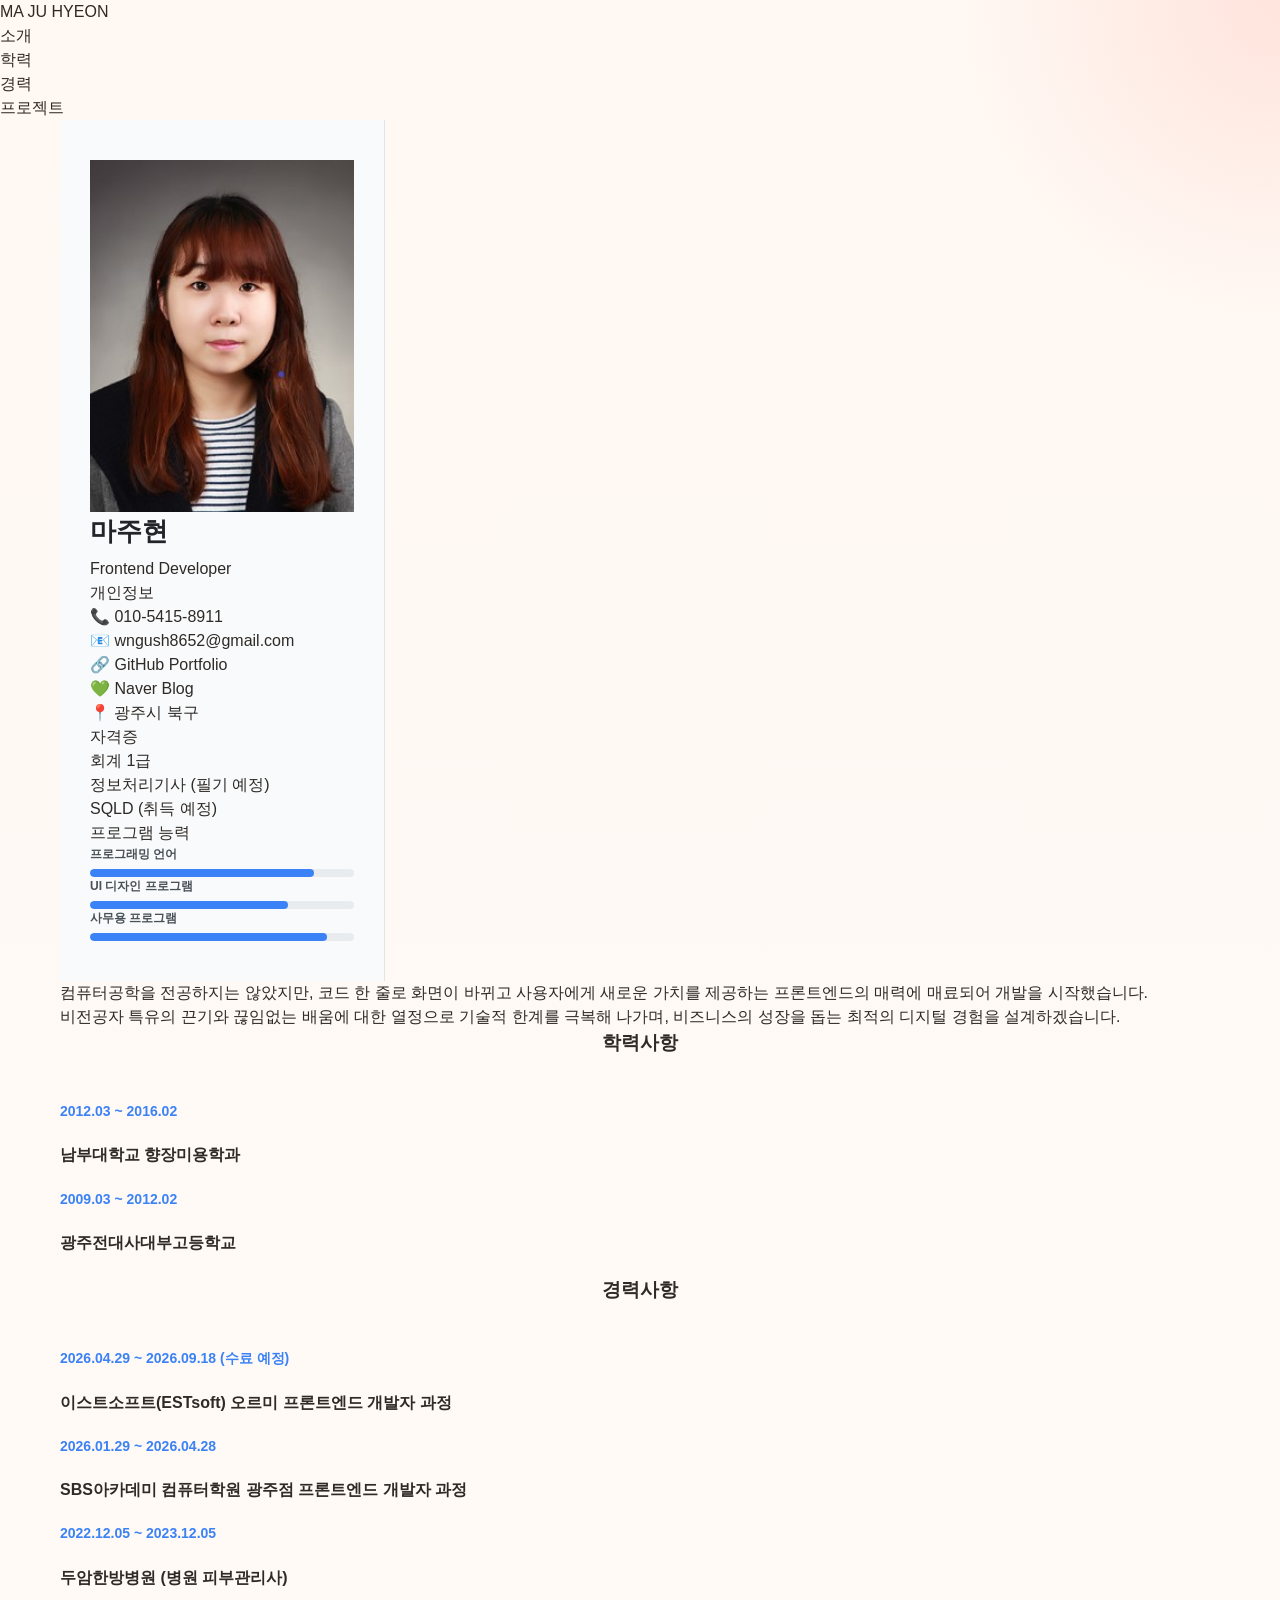
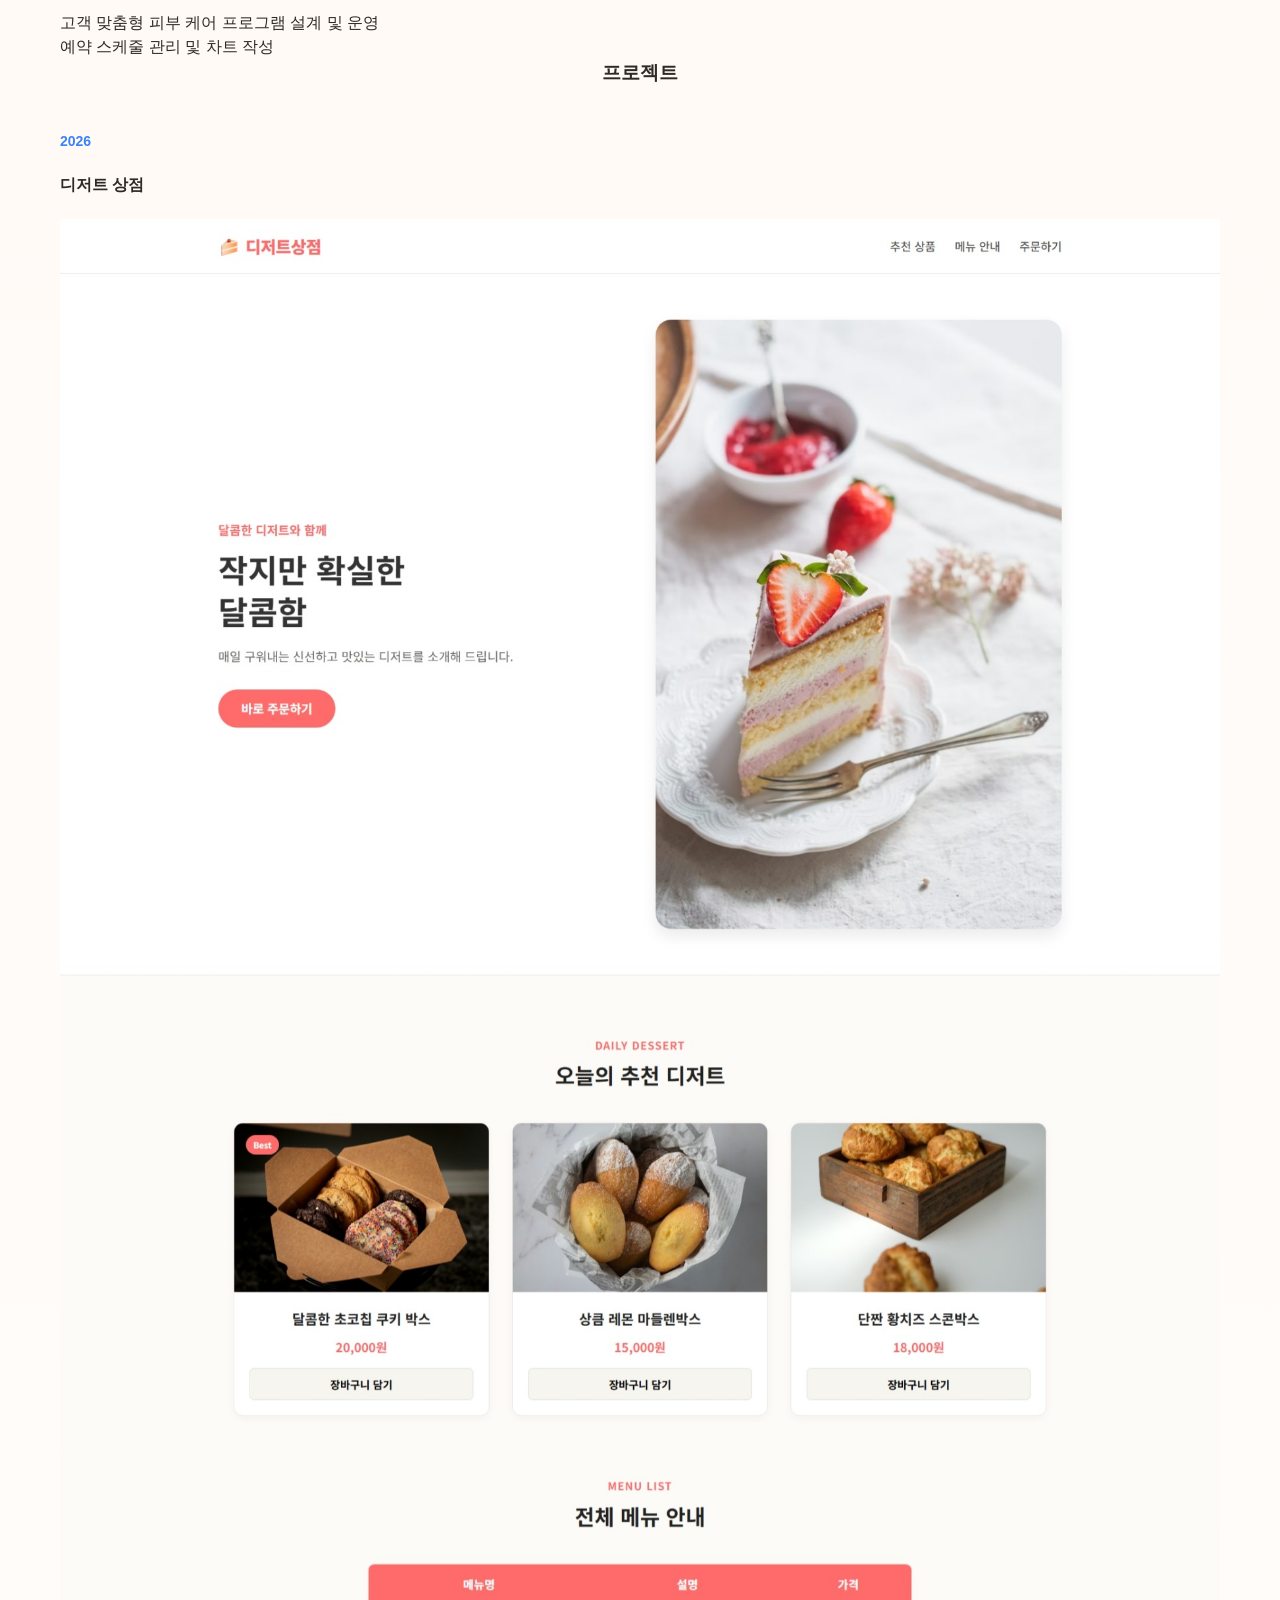
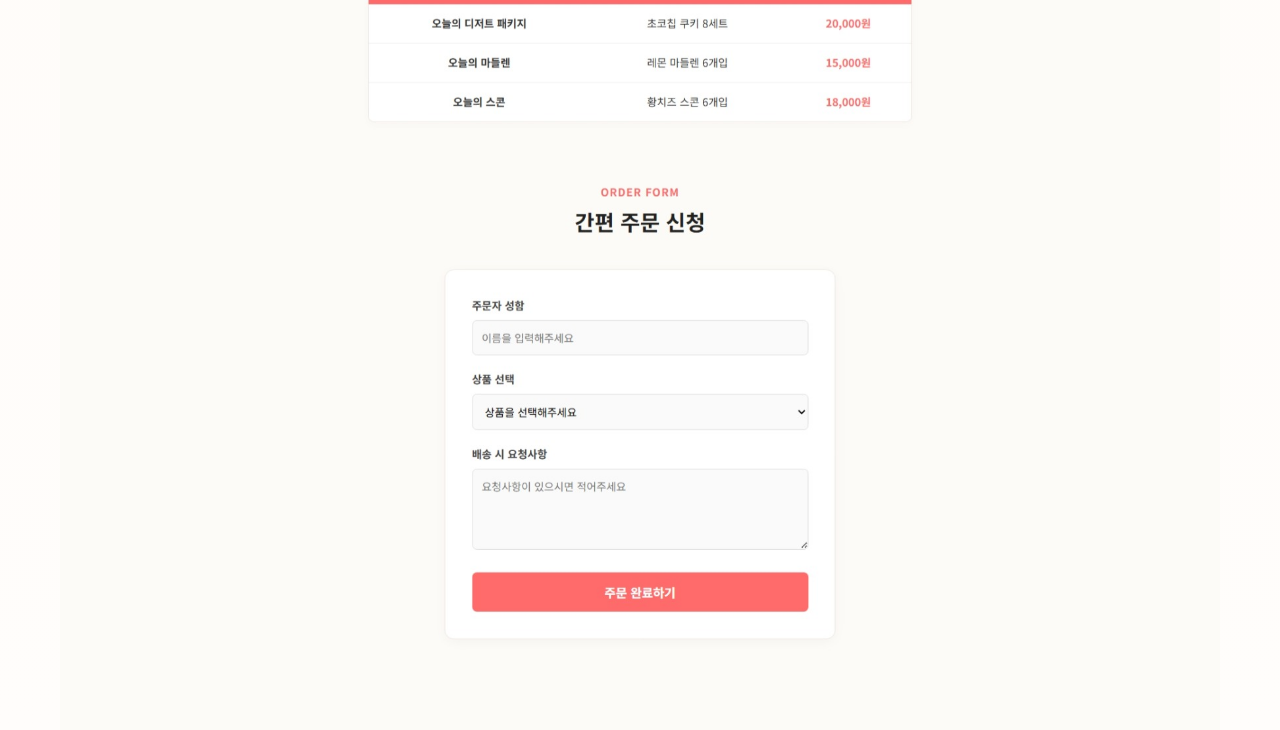
==== commit 56bdc75e: "Update index.html" ====
--- a/index.html
+++ b/index.html
@@ -4,267 +4,12 @@
     <meta charset="UTF-8" />
     <meta name="viewport" content="width=device-width, initial-scale=1.0" />
     <title>마주현 | Frontend Developer Resume</title>
-    <style>
-      /* 기본 초기화 */
-      * {
-        margin: 0;
-        padding: 0;
-        box-sizing: border-box;
-        font-family: "Noto Sans KR", sans-serif;
-      }
-      body {
-        background-color: #fcfcfc;
-        color: #333;
-        line-height: 1.6;
-      }
-      a {
-        text-decoration: none;
-      }
-      *
-        ==========================================
-        [NEW]
-        상단
-        네비게이션
-        헤더
-        영역
-        (Flexbox)
-        ==========================================
-        */
-        .top-navbar {
-        background-color: #fff;
-        border-bottom: 1px solid #f0e6df;
-        position: sticky; /* 스크롤 시 상단 고정 */
-        top: 0;
-        z-index: 1000;
-        padding: 0 20px;
-      }
-      .nav-container {
-        display: flex;
-        max-width: 1100px;
-        height: 70px; /* 네비게이션 높이 */
-        margin: 0 auto;
-        align-items: center; /* 세로 중앙 정렬 */
-        justify-content: space-between; /* 좌우 끝 정렬 */
-      }
-      .logo a {
-        font-size: 22px;
-        font-weight: 900;
-        color: #ff6b6b;
-        letter-spacing: -0.5px;
-      }
-      .nav-menu {
-        display: flex;
-        list-style: none;
-        gap: 25px; /* 메뉴 간격 */
-      }
-      .nav-menu a {
-        color: #555;
-        font-size: 15px;
-        font-weight: 500;
-        transition: color 0.2s;
-      }
-      .nav-menu a:hover {
-        color: #ff6b6b; /* 마우스 올렸을 때 하이라이트 효과 */
-      }
-
-      /* ==========================================
-       기존 이력서 2단 본문 레이아웃 구조
-       ========================================== */
-      .main-container {
-        display: flex;
-        max-width: 1100px;
-        margin: 0 auto;
-        background-color: #fff;
-      }
-
-      /* 왼쪽 사이드바 (프로필 정보) */
-      .sidebar {
-        width: 25%;
-        background-color: #eaf7f4; /* 부드러운 민트/하늘색 톤 배경 */
-        padding: 40px 20px;
-        text-align: center;
-      }
-      .profile-img {
-        width: 120px;
-        height: 150px;
-        object-fit: cover;
-        margin-bottom: 20px;
-        border-radius: 4px;
-      }
-      .profile-name {
-        font-size: 22px;
-        font-weight: bold;
-        margin-bottom: 5px;
-      }
-      .profile-job {
-        font-size: 14px;
-        color: #666;
-        margin-bottom: 30px;
-      }
-      .info-section {
-        text-align: left;
-        margin-bottom: 30px;
-      }
-      .info-title {
-        font-size: 14px;
-        font-weight: bold;
-        background-color: #cceee7;
-        padding: 3px 8px;
-        display: inline-block;
-        margin-bottom: 15px;
-        border-radius: 2px;
-      }
-      .info-list {
-        list-style: none;
-        font-size: 13px;
-        margin-bottom: 20px;
-      }
-      .info-list li {
-        margin-bottom: 8px;
-        word-break: break-all;
-      }
-      .info-list a {
-        color: #0066cc;
-      }
-
-      /* 역량 게이지 바 */
-      .skill-bar-container {
-        margin-bottom: 15px;
-      }
-      .skill-name {
-        font-size: 12px;
-        text-align: left;
-        margin-bottom: 5px;
-        color: #444;
-      }
-      .progress-bar {
-        width: 100%;
-        height: 12px;
-        background-color: #ddd;
-        border-radius: 6px;
-        overflow: hidden;
-      }
-      .progress-fill {
-        height: 100%;
-        background-color: #3b82f6; /* 파란색 게이지 */
-        border-radius: 6px;
-      }
-
-      /* 오른쪽 상세 컨텐츠 영역 */
-      .content-area {
-        width: 75%;
-        padding: 50px 40px;
-      }
-      .intro-text {
-        font-size: 15px;
-        line-height: 1.7;
-        margin-bottom: 40px;
-        color: #333;
-      }
-      .intro-text p {
-        margin-bottom: 15px;
-      }
-
-      /* 섹션 공통 */
-      .resume-section {
-        margin-bottom: 45px;
-      }
-      .section-title {
-        font-size: 20px;
-        font-weight: bold;
-        color: #222;
-        border-bottom: 2px solid #222;
-        padding-bottom: 8px;
-        margin-bottom: 20px;
-      }
-      .timeline-item {
-        margin-bottom: 20px;
-      }
-      .timeline-date {
-        font-size: 13px;
-        color: #888;
-        margin-bottom: 5px;
-      }
-      .timeline-content h4 {
-        font-size: 15px;
-        font-weight: bold;
-        color: #333;
-        margin-bottom: 5px;
-      }
-      .timeline-content p {
-        font-size: 14px;
-        color: #555;
-      }
-      .bullet-list {
-        padding-left: 20px;
-        margin-top: 5px;
-        font-size: 13px;
-        color: #666;
-      }
-      .bullet-list li {
-        margin-bottom: 4px;
-      }
-
-      /* 프로젝트 이미지 박스 처리 */
-      .project-card {
-        margin-top: 15px;
-      }
-      .project-card h4 a {
-        color: #222;
-        text-decoration: underline;
-      }
-      .project-card h4 a:hover {
-        color: #ff6b6b;
-      }
-      .project-img-box {
-        margin-top: 15px;
-        max-width: 500px;
-        height: 350px;
-        border: 1px solid #eee;
-        border-radius: 6px;
-        overflow-y: auto; /* 너무 긴 이미지를 스크롤 박스 형태로 깔끔하게 가둠 */
-        box-shadow: 0 4px 6px rgba(0, 0, 0, 0.05);
-      }
-      .project-img-box img {
-        width: 100%;
-        display: block;
-      }
-
-      /* ==========================================
-       📱 모바일 반응형 브레이크포인트 (767px 이하)
-       ========================================== */
-      @media (max-width: 767px) {
-        .nav-container {
-          height: auto;
-          flex-direction: column;
-          padding: 12px 0;
-          gap: 10px;
-        }
-        .nav-menu {
-          gap: 15px;
-        }
-        .nav-menu a {
-          font-size: 14px;
-        }
-        .main-container {
-          flex-direction: column;
-        }
-        .sidebar {
-          width: 100%;
-        }
-        .content-area {
-          width: 100%;
-          padding: 30px 20px;
-        }
-        .project-img-box {
-          max-width: 100%;
-          height: 250px;
-        }
-      }
-    </style>
+    <!-- 외부 CSS 파일 연결 -->
+    <link rel="stylesheet" href="reset.css" />
+    <link rel="stylesheet" href="style.css" />
   </head>
   <body>
-    <!-- 1. [NEW] 상단 네비게이션 헤더 영역 -->
+    <!-- 1. 상단 네비게이션 헤더 영역 -->
     <header class="top-navbar">
       <div class="nav-container">
         <div class="logo">
@@ -281,12 +26,12 @@
 
     <!-- 메인 레이아웃 컨테이너 -->
     <main class="main-container">
-         <!-- 2. 왼쪽 사이드바 영역 -->
-    <aside class="sidebar">
-      <!-- 💡 컴퓨터 경로 대신 상대 경로(./)를 사용하여 깃허브 배포 시에도 사진이 잘 나오도록 수정했습니다 -->
-      <img src="./profile.jpg" alt="마주현 프로필" class="profile-img">
-      <h1 class="profile-name">마주현</h1>
-      <p class="profile-job">Frontend Developer</p>
+      <!-- 2. 왼쪽 사이드바 영역 -->
+      <aside class="sidebar">
+        <!-- 상대 경로(./)를 사용하여 이미지 지정 -->
+        <img src="./profile.jpg" alt="마주현 프로필" class="profile-img" />
+        <h1 class="profile-name">마주현</h1>
+        <p class="profile-job">Frontend Developer</p>
 
         <!-- 개인정보 -->
         <div class="info-section">
@@ -405,21 +150,22 @@
         </section>
 
         <!-- 프로젝트 -->
-      <section id="projects" class="resume-section">
-        <h3 class="section-title">프로젝트</h3>
-        <div class="timeline-date">2026</div>
-        <div class="project-card">
-          <h4><a href="#">디저트 상점</a></h4>
+        <section id="projects" class="resume-section">
+          <h3 class="section-title">프로젝트</h3>
+          <div class="timeline-date">2026</div>
+          <div class="project-card">
+            <h4><a href="#">디저트 상점</a></h4>
 
-          <!-- 이미지 박스 처리: 너무 길었던 캡처 이미지를 스크롤 액자 형태로 예쁘게 정돈했습니다 -->
-          <div class="project-img-box">
-            <img src="./dessert.jpg" alt="디저트 상점 프로젝트 화면">
-          </div> 
-        </div>
+            <!-- 이미지 박스 처리 -->
+            <div class="project-img-box">
+              <img src="./dessert.jpg" alt="디저트 상점 프로젝트 화면" />
+            </div>
+          </div>
+        </section>
       </section>
+      <!-- content-area 닫기 -->
+    </main>
+    <!-- main-container 닫기 -->
+  </body>
+</html>
 
-    </section> <!-- content-area 닫기 -->
-  </main> <!-- main-container 닫기 -->
-
-</body>
-</html>
--- a/style.css
+++ b/style.css
@@ -0,0 +1,292 @@
+font-face {
+  font-family: "KerisKeduLine";
+  src: url("https://cdn.jsdelivr.net/gh/projectnoonnu/2601-3@1.0/KERISKEDU_Line.woff2")
+    format("woff2");
+  font-weight: normal;
+  font-display: swap;
+}
+
+/* ==========================================
+   [레이아웃] 전체 기본 틀 설정 (보내주신 기본 구조)
+   ========================================== */
+main {
+  margin: 0 auto;
+  padding: 0 20px;
+  width: 100%;
+  max-width: 1200px;
+}
+
+.section {
+  padding: 90px 0;
+}
+
+.section-title {
+  margin-bottom: 44px;
+  text-align: center;
+}
+
+.section-title__eyebrow {
+  margin-bottom: 8px;
+  color: #ff6b57;
+  font-size: 14px;
+  font-weight: 800;
+  letter-spacing: 0.12em;
+  text-transform: uppercase;
+}
+
+.section-title h2,
+.section h2 {
+  margin-bottom: 44px;
+  color: #2f2a26;
+  font-size: 42px;
+  line-height: 1.2;
+  letter-spacing: -0.04em;
+}
+
+/* ==========================================
+   📸 캡쳐본 이력서 전용 레이아웃 스타일 디자인
+   ========================================== */
+
+/* 전체 배경 및 중앙 정렬 컨테이너 */
+body {
+  background-color: #f7f9fa; /* 캡쳐본 바탕의 은은한 회색 배경 */
+}
+
+.resume-container {
+  display: flex; /* 왼쪽과 오른쪽을 가로로 배치 */
+  background-color: #ffffff; /* 이력서 본문 흰색 박스 */
+  border: 1px solid #e1e4e6;
+  border-radius: 8px;
+  margin-top: 40px;
+  margin-bottom: 40px;
+  overflow: hidden;
+}
+
+/* [왼쪽 구역] 사이드바 디자인 */
+.sidebar {
+  width: 28%; /* 왼쪽 사이드바 너비 */
+  background-color: #f8fafb; /* 조금 더 부드러운 회색/민트빛 사이드바 배경색 */
+  padding: 40px 30px;
+  border-right: 1px solid #e1e4e6; /* 본문과의 세로 구분 선 */
+}
+
+/* 프로필 사진 틀 및 엑박 방지 박스 */
+.profile-box {
+  width: 130px;
+  height: 160px;
+  background-color: #f1f3f5;
+  border: 1px solid #dee2e6;
+  border-radius: 6px;
+  margin-bottom: 24px;
+  display: flex;
+  align-items: center;
+  justify-content: center;
+  overflow: hidden;
+}
+
+.profile-box img {
+  width: 100%;
+  height: 100%;
+  object-fit: cover;
+}
+
+/* 이름 및 직무 */
+.sidebar h1 {
+  font-size: 26px;
+  font-weight: 800;
+  color: #212529;
+  margin-bottom: 6px;
+}
+
+.sidebar-job {
+  font-size: 14px;
+  color: #495057;
+  font-weight: 600;
+  margin-bottom: 35px;
+}
+
+/* 서브 타이틀 밑줄 처리 구역 (개인정보, 자격증 등) */
+.sidebar-section {
+  margin-bottom: 30px;
+  text-align: left;
+}
+
+.sidebar-section h3 {
+  font-size: 15px;
+  font-weight: 700;
+  color: #212529;
+  border-bottom: 2px solid #212529; /* 항목 밑의 단단한 까만 선 */
+  padding-bottom: 6px;
+  margin-bottom: 14px;
+}
+
+.sidebar-list {
+  list-style: none;
+  padding: 0;
+  margin: 0;
+}
+
+.sidebar-list li {
+  font-size: 13px;
+  color: #495057;
+  margin-bottom: 10px;
+  line-height: 1.4;
+  display: flex;
+  align-items: center;
+  gap: 6px;
+}
+
+/* 프로그램 능력 파란색 게이지 바 디자인 */
+.skill-item {
+  margin-bottom: 16px;
+}
+
+.skill-name {
+  font-size: 12px;
+  font-weight: 600;
+  color: #495057;
+  margin-bottom: 6px;
+}
+
+.progress-bar {
+  width: 100%;
+  height: 8px; /* 얇고 심플한 바 크기 */
+  background-color: #e9ecef; /* 안 채워진 배경색 */
+  border-radius: 4px;
+  overflow: hidden;
+}
+
+.progress-fill {
+  height: 100%;
+  background-color: #3b82f6; /* 캡쳐본 화면과 똑같은 선명한 파란색 채우기 */
+  border-radius: 4px;
+}
+
+/* [오른쪽 구역] 상세 메인 컨텐츠 디자인 */
+.main-content {
+  width: 72%; /* 오른쪽 내용 영역 너비 */
+  padding: 50px 45px;
+  background-color: #ffffff;
+}
+
+/* 최상단 자기소개 인사말 문단 */
+.intro-paragraph {
+  font-size: 15px;
+  line-height: 1.75;
+  color: #343a40;
+  margin-bottom: 45px;
+}
+
+.intro-paragraph p {
+  margin-bottom: 16px;
+}
+
+/* 상세 영역 대제목 스타일 (학력사항, 경력사항, 프로젝트) */
+.content-section {
+  margin-bottom: 40px;
+}
+
+.content-section h2 {
+  font-size: 20px;
+  font-weight: 800;
+  color: #212529;
+  border-bottom: 1px solid #dee2e6;
+  padding-bottom: 8px;
+  margin-bottom: 24px;
+}
+
+/* 연도와 내용이 나란히 정렬되는 타임라인 구조 */
+.timeline-block {
+  display: flex;
+  margin-bottom: 20px;
+}
+
+.timeline-date {
+  width: 25%; /* 왼쪽 파란색 날짜 너비 */
+  font-size: 14px;
+  font-weight: 600;
+  color: #3b82f6; /* 캡쳐본 속 날짜 전용 선명한 파란색 */
+}
+
+.timeline-desc {
+  width: 75%; /* 오른쪽 텍스트 설명 너비 */
+}
+
+.timeline-desc h4 {
+  font-size: 15px;
+  font-weight: 700;
+  color: #212529;
+  margin-bottom: 6px;
+}
+
+.timeline-desc p {
+  font-size: 14px;
+  color: #495057;
+}
+
+/* 경력 하단부 세부 수행 업무 점 리스트 */
+.task-list {
+  padding-left: 18px;
+  margin-top: 6px;
+}
+
+.task-list li {
+  list-style-type: disc;
+  font-size: 13px;
+  color: #6c757d;
+  margin-bottom: 4px;
+}
+
+/* 프로젝트 전용 이미지 고정 박스 구역 */
+.project-img-frame {
+  margin-top: 15px;
+  width: 100%;
+  max-width: 480px; /* 캡쳐본 크기에 알맞게 제한 */
+  height: 280px; /* 액자 높이 설정 */
+  background-color: #f1f3f5;
+  border: 1px solid #dee2e6;
+  border-radius: 6px;
+  overflow-y: auto; /* 세로로 긴 디저트 이미지를 이 박스 안에서만 스크롤하도록 보호 */
+}
+
+.project-img-frame img {
+  width: 100%;
+  display: block;
+}
+
+/* ==========================================
+   📱 767px 이하 스마트폰 모바일 화면 자동 대응
+   ========================================== */
+@media (max-width: 767px) {
+  .resume-container {
+    flex-direction: column; /* 세로 배치로 무조건 정렬 변경 (깨짐 방지) */
+    margin-top: 10px;
+    margin-bottom: 10px;
+  }
+  .sidebar,
+  .main-content {
+    width: 100%; /* 화면 폭 가득 채우기 */
+    padding: 30px 20px;
+  }
+  .sidebar {
+    border-right: none;
+    border-bottom: 1px solid #e1e4e6;
+    text-align: center;
+  }
+  .profile-box {
+    margin-left: auto;
+    margin-right: auto; /* 프로필 이미지 가운데 정렬 */
+  }
+  .timeline-block {
+    flex-direction: column; /* 날짜가 위로, 내용이 아래로 배치되게 변경 */
+    gap: 4px;
+  }
+  .timeline-date,
+  .timeline-desc {
+    width: 100%;
+  }
+  .project-img-frame {
+    max-width: 100%;
+    height: 200px;
+  }
+}
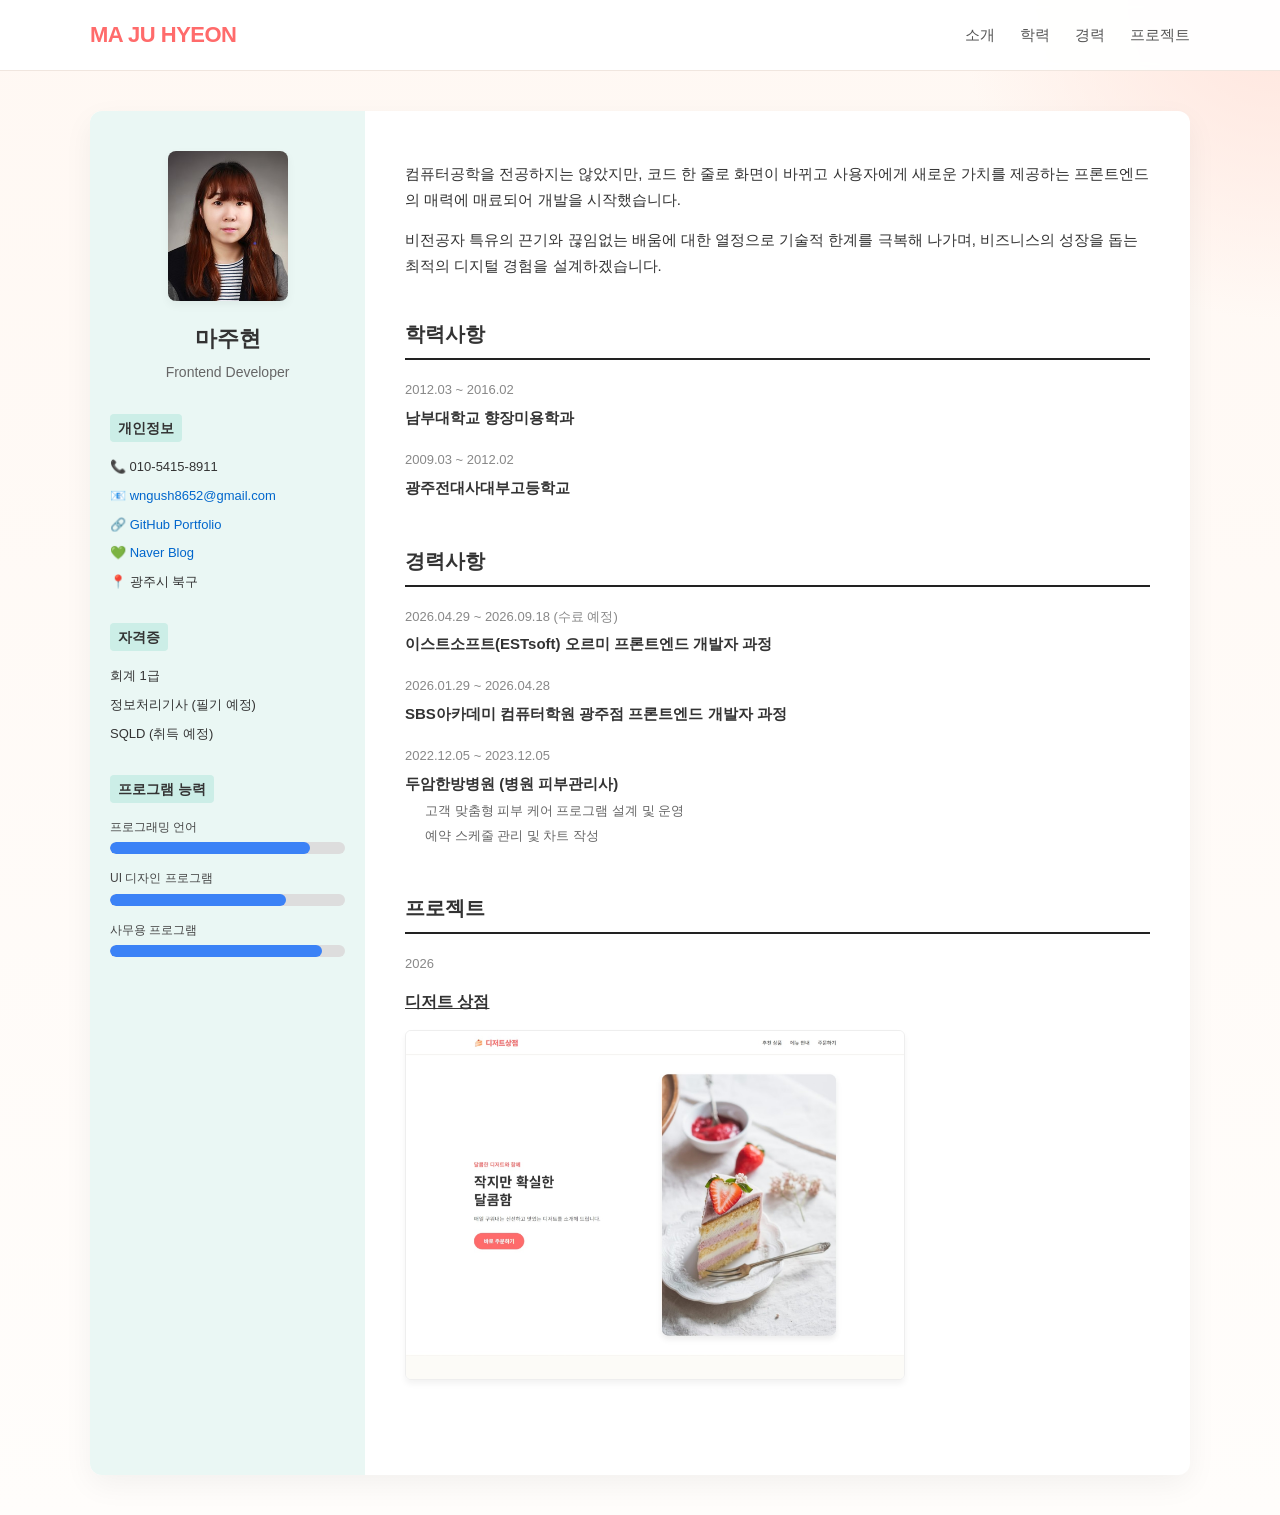
==== commit 72c1cf02: "Update index.html" ====
--- a/index.html
+++ b/index.html
@@ -4,7 +4,7 @@
     <meta charset="UTF-8" />
     <meta name="viewport" content="width=device-width, initial-scale=1.0" />
     <title>마주현 | Frontend Developer Resume</title>
-    <!-- 외부 CSS 파일 연결 -->
+   
     <link rel="stylesheet" href="reset.css" />
     <link rel="stylesheet" href="style.css" />
   </head>
--- a/style.css
+++ b/style.css
@@ -1,292 +1,266 @@
-font-face {
-  font-family: "KerisKeduLine";
-  src: url("https://cdn.jsdelivr.net/gh/projectnoonnu/2601-3@1.0/KERISKEDU_Line.woff2")
-    format("woff2");
-  font-weight: normal;
-  font-display: swap;
-}
-
 /* ==========================================
-   [레이아웃] 전체 기본 틀 설정 (보내주신 기본 구조)
+   상단 네비게이션 헤더 영역 (Flexbox)
    ========================================== */
-main {
+.top-navbar {
+  background-color: rgba(
+    255,
+    255,
+    255,
+    0.95
+  ); /* 은은하게 뒤가 비치는 반투명 흰색 */
+  backdrop-filter: blur(5px); /* 상단 고정 시 뒤쪽 배경 흐림 처리 효과 */
+  border-bottom: 1px solid #f0e6df;
+  position: sticky; /* 스크롤 시 상단 고정 */
+  top: 0;
+  z-index: 1000;
+  padding: 0 20px;
+}
+
+.nav-container {
+  display: flex;
+  max-width: 1100px;
+  height: 70px; /* 네비게이션 높이 */
   margin: 0 auto;
-  padding: 0 20px;
-  width: 100%;
-  max-width: 1200px;
-}
-
-.section {
-  padding: 90px 0;
-}
-
-.section-title {
-  margin-bottom: 44px;
+  align-items: center; /* 세로 중앙 정렬 */
+  justify-content: space-between; /* 좌우 끝 정렬 */
+}
+
+.logo a {
+  font-size: 22px;
+  font-weight: 900;
+  color: #ff6b6b;
+  letter-spacing: -0.5px;
+}
+
+.nav-menu {
+  display: flex;
+  gap: 25px; /* 메뉴 간격 */
+}
+
+.nav-menu a {
+  color: #555;
+  font-size: 15px;
+  font-weight: 500;
+  transition: color 0.2s;
+}
+
+.nav-menu a:hover {
+  color: #ff6b6b; /* 마우스 올렸을 때 하이라이트 효과 */
+}
+
+/* ==========================================
+   이력서 2단 본문 레이아웃 구조
+   ========================================== */
+.main-container {
+  display: flex;
+  max-width: 1100px;
+  margin: 40px auto; /* 위아래 여백을 주어 공중에 뜬 고급스러운 액자 느낌 구현 */
+  background-color: #fff;
+  border-radius: 12px; /* 전체 테두리 부드럽게 */
+  overflow: hidden; /* 모서리 영역 내부 요소가 삐져나가지 않게 차단 */
+  box-shadow: 0 10px 30px rgba(0, 0, 0, 0.05); /* 은은한 입체감 그림자 */
+}
+
+/* 왼쪽 사이드바 (프로필 정보) */
+.sidebar {
+  width: 25%;
+  background-color: #eaf7f4; /* 부드러운 민트/하늘색 톤 배경 */
+  padding: 40px 20px;
   text-align: center;
 }
 
-.section-title__eyebrow {
+.profile-img {
+  width: 120px;
+  height: 150px;
+  object-fit: cover;
+  margin: 0 auto 20px; /* 블록 이미지 가로 중앙 정렬 */
+  border-radius: 8px;
+  box-shadow: 0 4px 10px rgba(0, 0, 0, 0.05);
+}
+
+.profile-name {
+  font-size: 22px;
+  font-weight: bold;
+  margin-bottom: 5px;
+}
+
+.profile-job {
+  font-size: 14px;
+  color: #666;
+  margin-bottom: 30px;
+}
+
+.info-section {
+  text-align: left;
+  margin-bottom: 30px;
+}
+
+.info-title {
+  font-size: 14px;
+  font-weight: bold;
+  background-color: #cceee7;
+  padding: 3px 8px;
+  display: inline-block;
+  margin-bottom: 15px;
+  border-radius: 4px;
+}
+
+.info-list {
+  font-size: 13px;
+  margin-bottom: 20px;
+}
+
+.info-list li {
   margin-bottom: 8px;
-  color: #ff6b57;
-  font-size: 14px;
-  font-weight: 800;
-  letter-spacing: 0.12em;
-  text-transform: uppercase;
-}
-
-.section-title h2,
-.section h2 {
-  margin-bottom: 44px;
-  color: #2f2a26;
-  font-size: 42px;
-  line-height: 1.2;
-  letter-spacing: -0.04em;
-}
-
-/* ==========================================
-   📸 캡쳐본 이력서 전용 레이아웃 스타일 디자인
-   ========================================== */
-
-/* 전체 배경 및 중앙 정렬 컨테이너 */
-body {
-  background-color: #f7f9fa; /* 캡쳐본 바탕의 은은한 회색 배경 */
-}
-
-.resume-container {
-  display: flex; /* 왼쪽과 오른쪽을 가로로 배치 */
-  background-color: #ffffff; /* 이력서 본문 흰색 박스 */
-  border: 1px solid #e1e4e6;
-  border-radius: 8px;
-  margin-top: 40px;
-  margin-bottom: 40px;
-  overflow: hidden;
-}
-
-/* [왼쪽 구역] 사이드바 디자인 */
-.sidebar {
-  width: 28%; /* 왼쪽 사이드바 너비 */
-  background-color: #f8fafb; /* 조금 더 부드러운 회색/민트빛 사이드바 배경색 */
-  padding: 40px 30px;
-  border-right: 1px solid #e1e4e6; /* 본문과의 세로 구분 선 */
-}
-
-/* 프로필 사진 틀 및 엑박 방지 박스 */
-.profile-box {
-  width: 130px;
-  height: 160px;
-  background-color: #f1f3f5;
-  border: 1px solid #dee2e6;
-  border-radius: 6px;
-  margin-bottom: 24px;
-  display: flex;
-  align-items: center;
-  justify-content: center;
-  overflow: hidden;
-}
-
-.profile-box img {
-  width: 100%;
-  height: 100%;
-  object-fit: cover;
-}
-
-/* 이름 및 직무 */
-.sidebar h1 {
-  font-size: 26px;
-  font-weight: 800;
-  color: #212529;
-  margin-bottom: 6px;
-}
-
-.sidebar-job {
-  font-size: 14px;
-  color: #495057;
-  font-weight: 600;
-  margin-bottom: 35px;
-}
-
-/* 서브 타이틀 밑줄 처리 구역 (개인정보, 자격증 등) */
-.sidebar-section {
-  margin-bottom: 30px;
-  text-align: left;
-}
-
-.sidebar-section h3 {
-  font-size: 15px;
-  font-weight: 700;
-  color: #212529;
-  border-bottom: 2px solid #212529; /* 항목 밑의 단단한 까만 선 */
-  padding-bottom: 6px;
-  margin-bottom: 14px;
-}
-
-.sidebar-list {
-  list-style: none;
-  padding: 0;
-  margin: 0;
-}
-
-.sidebar-list li {
-  font-size: 13px;
-  color: #495057;
-  margin-bottom: 10px;
-  line-height: 1.4;
-  display: flex;
-  align-items: center;
-  gap: 6px;
-}
-
-/* 프로그램 능력 파란색 게이지 바 디자인 */
-.skill-item {
-  margin-bottom: 16px;
+  word-break: break-all;
+}
+
+.info-list a {
+  color: #0066cc;
+}
+
+/* 역량 게이지 바 */
+.skill-bar-container {
+  margin-bottom: 15px;
 }
 
 .skill-name {
   font-size: 12px;
-  font-weight: 600;
-  color: #495057;
-  margin-bottom: 6px;
+  text-align: left;
+  margin-bottom: 5px;
+  color: #444;
 }
 
 .progress-bar {
   width: 100%;
-  height: 8px; /* 얇고 심플한 바 크기 */
-  background-color: #e9ecef; /* 안 채워진 배경색 */
-  border-radius: 4px;
+  height: 12px;
+  background-color: #ddd;
+  border-radius: 6px;
   overflow: hidden;
 }
 
 .progress-fill {
   height: 100%;
-  background-color: #3b82f6; /* 캡쳐본 화면과 똑같은 선명한 파란색 채우기 */
-  border-radius: 4px;
-}
-
-/* [오른쪽 구역] 상세 메인 컨텐츠 디자인 */
-.main-content {
-  width: 72%; /* 오른쪽 내용 영역 너비 */
-  padding: 50px 45px;
-  background-color: #ffffff;
-}
-
-/* 최상단 자기소개 인사말 문단 */
-.intro-paragraph {
+  background-color: #3b82f6; /* 파란색 게이지 */
+  border-radius: 6px;
+}
+
+/* 오른쪽 상세 컨텐츠 영역 */
+.content-area {
+  width: 75%;
+  padding: 50px 40px;
+}
+
+.intro-text {
   font-size: 15px;
-  line-height: 1.75;
-  color: #343a40;
+  line-height: 1.7;
+  margin-bottom: 40px;
+}
+
+.intro-text p {
+  margin-bottom: 15px;
+}
+
+/* 섹션 공통 */
+.resume-section {
   margin-bottom: 45px;
 }
 
-.intro-paragraph p {
-  margin-bottom: 16px;
-}
-
-/* 상세 영역 대제목 스타일 (학력사항, 경력사항, 프로젝트) */
-.content-section {
-  margin-bottom: 40px;
-}
-
-.content-section h2 {
+.section-title {
   font-size: 20px;
-  font-weight: 800;
-  color: #212529;
-  border-bottom: 1px solid #dee2e6;
+  font-weight: bold;
+  border-bottom: 2px solid #222;
   padding-bottom: 8px;
-  margin-bottom: 24px;
-}
-
-/* 연도와 내용이 나란히 정렬되는 타임라인 구조 */
-.timeline-block {
-  display: flex;
   margin-bottom: 20px;
 }
 
+.timeline-item {
+  margin-bottom: 20px;
+}
+
 .timeline-date {
-  width: 25%; /* 왼쪽 파란색 날짜 너비 */
+  font-size: 13px;
+  color: #888;
+  margin-bottom: 5px;
+}
+
+.timeline-content h4 {
+  font-size: 15px;
+  font-weight: bold;
+  margin-bottom: 5px;
+}
+
+.timeline-content p {
   font-size: 14px;
-  font-weight: 600;
-  color: #3b82f6; /* 캡쳐본 속 날짜 전용 선명한 파란색 */
-}
-
-.timeline-desc {
-  width: 75%; /* 오른쪽 텍스트 설명 너비 */
-}
-
-.timeline-desc h4 {
-  font-size: 15px;
-  font-weight: 700;
-  color: #212529;
-  margin-bottom: 6px;
-}
-
-.timeline-desc p {
-  font-size: 14px;
-  color: #495057;
-}
-
-/* 경력 하단부 세부 수행 업무 점 리스트 */
-.task-list {
-  padding-left: 18px;
-  margin-top: 6px;
-}
-
-.task-list li {
-  list-style-type: disc;
+  color: #555;
+}
+
+.bullet-list {
+  padding-left: 20px;
+  margin-top: 5px;
   font-size: 13px;
-  color: #6c757d;
+  color: #666;
+}
+
+.bullet-list li {
   margin-bottom: 4px;
 }
 
-/* 프로젝트 전용 이미지 고정 박스 구역 */
-.project-img-frame {
+/* 프로젝트 이미지 박스 처리 */
+.project-card {
   margin-top: 15px;
-  width: 100%;
-  max-width: 480px; /* 캡쳐본 크기에 알맞게 제한 */
-  height: 280px; /* 액자 높이 설정 */
-  background-color: #f1f3f5;
-  border: 1px solid #dee2e6;
+}
+
+.project-card h4 a {
+  text-decoration: underline;
+}
+
+.project-card h4 a:hover {
+  color: #ff6b6b;
+}
+
+.project-img-box {
+  margin-top: 15px;
+  max-width: 500px;
+  height: 350px;
+  border: 1px solid #eee;
   border-radius: 6px;
-  overflow-y: auto; /* 세로로 긴 디저트 이미지를 이 박스 안에서만 스크롤하도록 보호 */
-}
-
-.project-img-frame img {
-  width: 100%;
-  display: block;
+  overflow-y: auto; /* 너무 긴 이미지를 스크롤 박스 형태로 깔끔하게 가둠 */
+  box-shadow: 0 4px 6px rgba(0, 0, 0, 0.05);
 }
 
 /* ==========================================
-   📱 767px 이하 스마트폰 모바일 화면 자동 대응
+   📱 모바일 반응형 브레이크포인트 (767px 이하)
    ========================================== */
 @media (max-width: 767px) {
-  .resume-container {
-    flex-direction: column; /* 세로 배치로 무조건 정렬 변경 (깨짐 방지) */
-    margin-top: 10px;
-    margin-bottom: 10px;
-  }
-  .sidebar,
-  .main-content {
-    width: 100%; /* 화면 폭 가득 채우기 */
+  .main-container {
+    margin: 0 auto; /* 모바일에서는 여백 없이 꽉 채움 */
+    border-radius: 0;
+  }
+  .nav-container {
+    height: auto;
+    flex-direction: column;
+    padding: 12px 0;
+    gap: 10px;
+  }
+  .nav-menu {
+    gap: 15px;
+  }
+  .nav-menu a {
+    font-size: 14px;
+  }
+  .main-container {
+    flex-direction: column;
+  }
+  .sidebar {
+    width: 100%;
+  }
+  .content-area {
+    width: 100%;
     padding: 30px 20px;
   }
-  .sidebar {
-    border-right: none;
-    border-bottom: 1px solid #e1e4e6;
-    text-align: center;
-  }
-  .profile-box {
-    margin-left: auto;
-    margin-right: auto; /* 프로필 이미지 가운데 정렬 */
-  }
-  .timeline-block {
-    flex-direction: column; /* 날짜가 위로, 내용이 아래로 배치되게 변경 */
-    gap: 4px;
-  }
-  .timeline-date,
-  .timeline-desc {
-    width: 100%;
-  }
-  .project-img-frame {
+  .project-img-box {
     max-width: 100%;
-    height: 200px;
-  }
-}
+    height: 250px;
+  }
+}
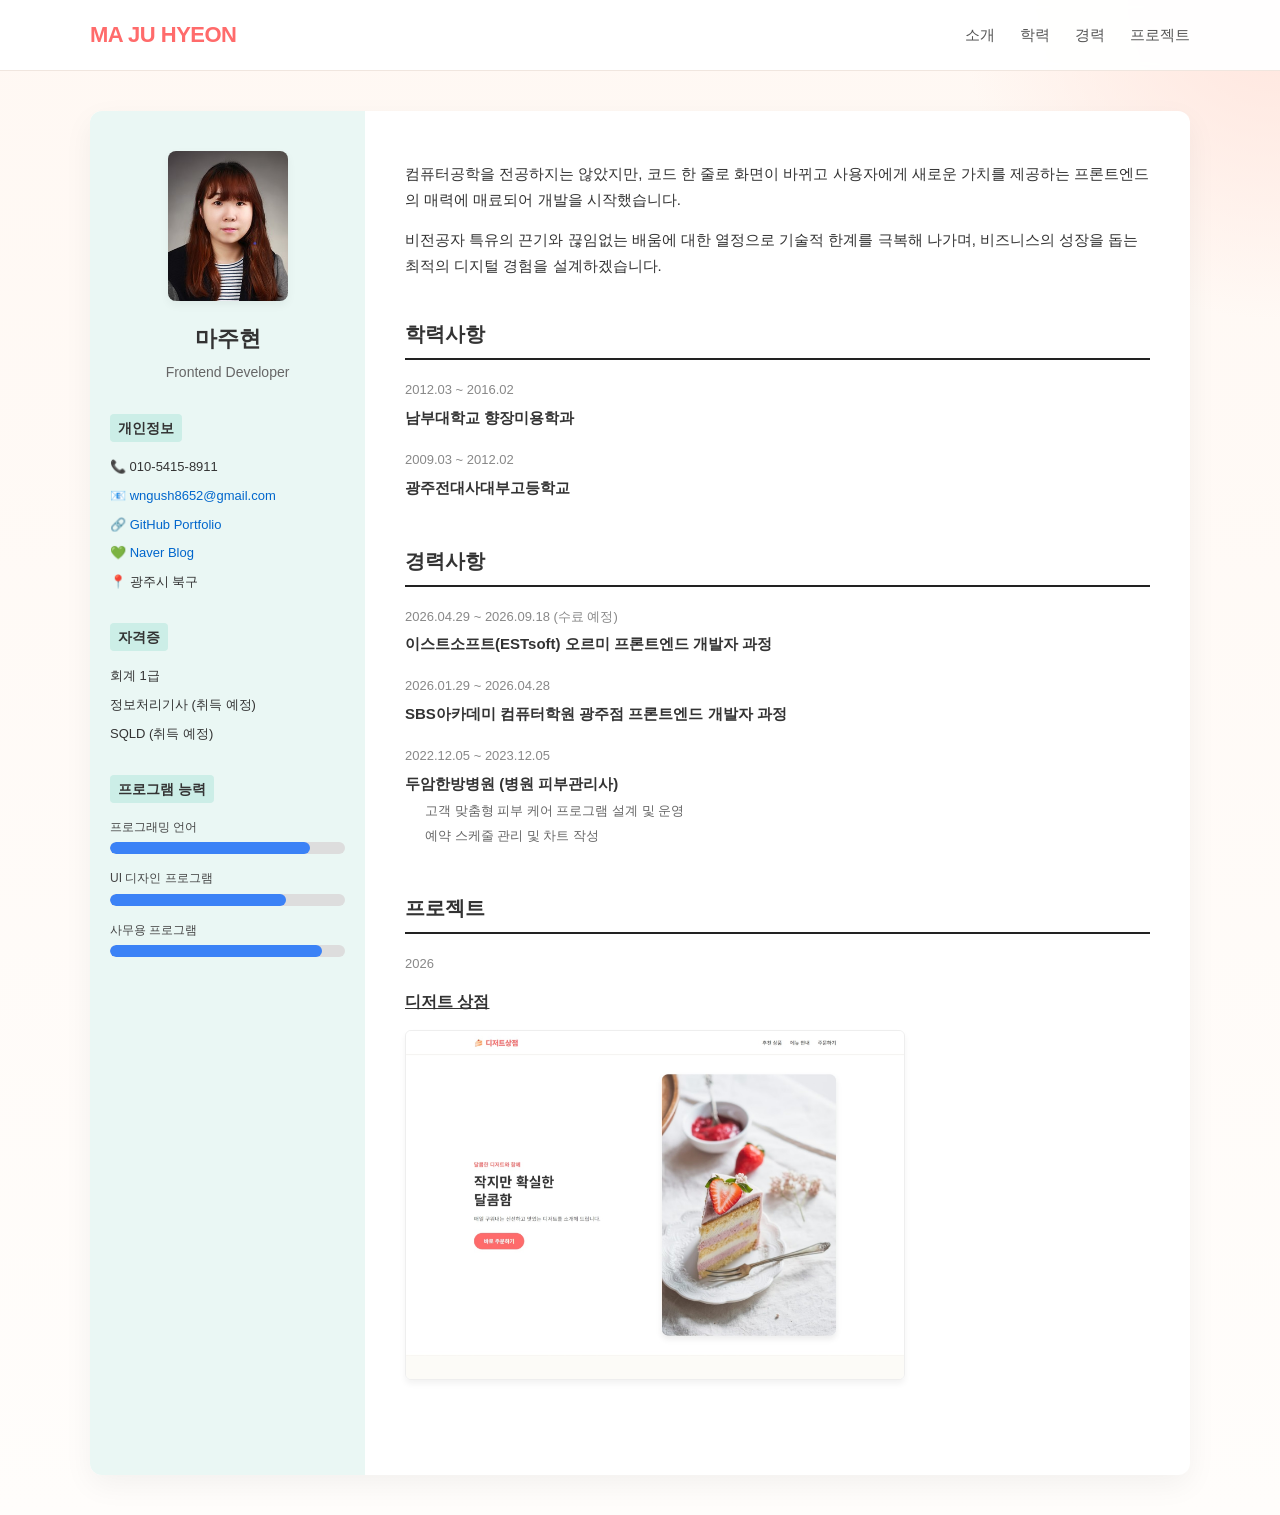
==== commit ea88943a: "Update index.html" ====
--- a/index.html
+++ b/index.html
@@ -57,7 +57,7 @@
           <div class="info-title">자격증</div>
           <ul class="info-list">
             <li>회계 1급</li>
-            <li>정보처리기사 (필기 예정)</li>
+            <li>정보처리기사 (취득 예정)</li>
             <li>SQLD (취득 예정)</li>
           </ul>
         </div>
